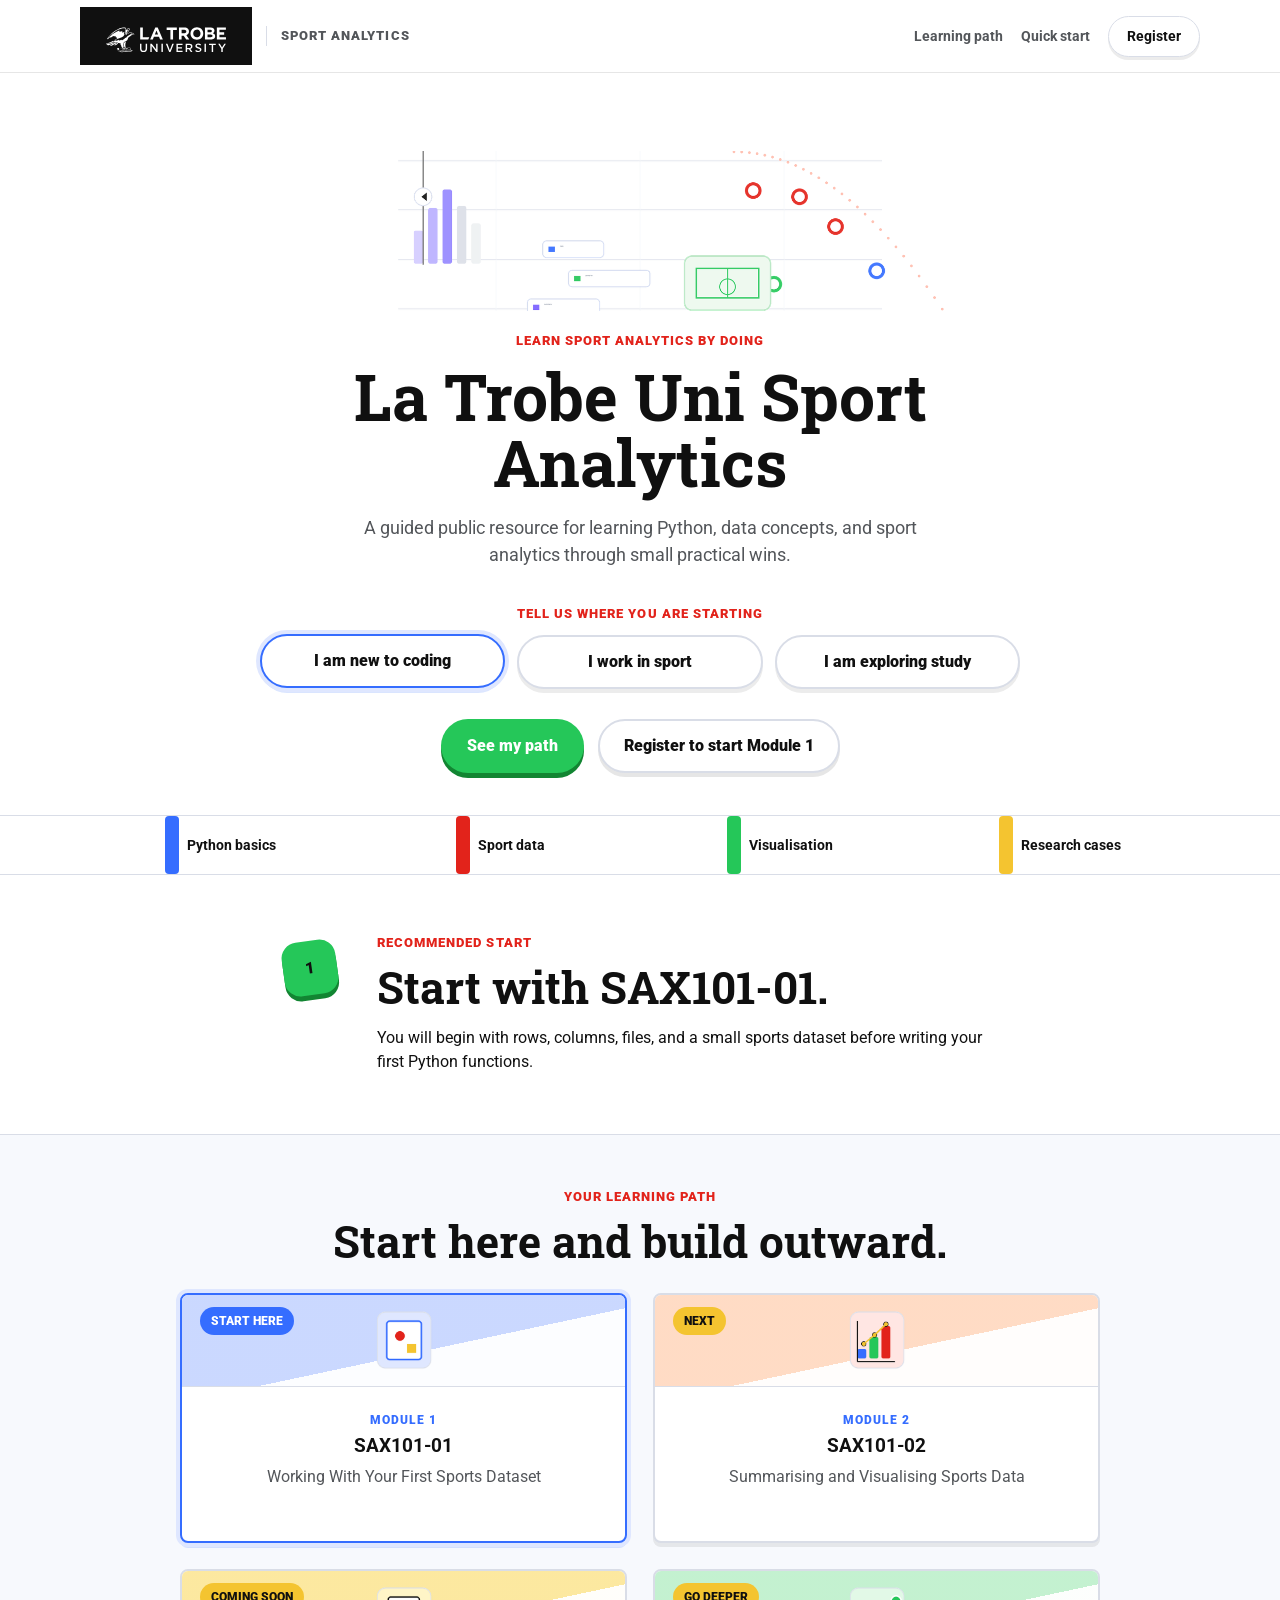
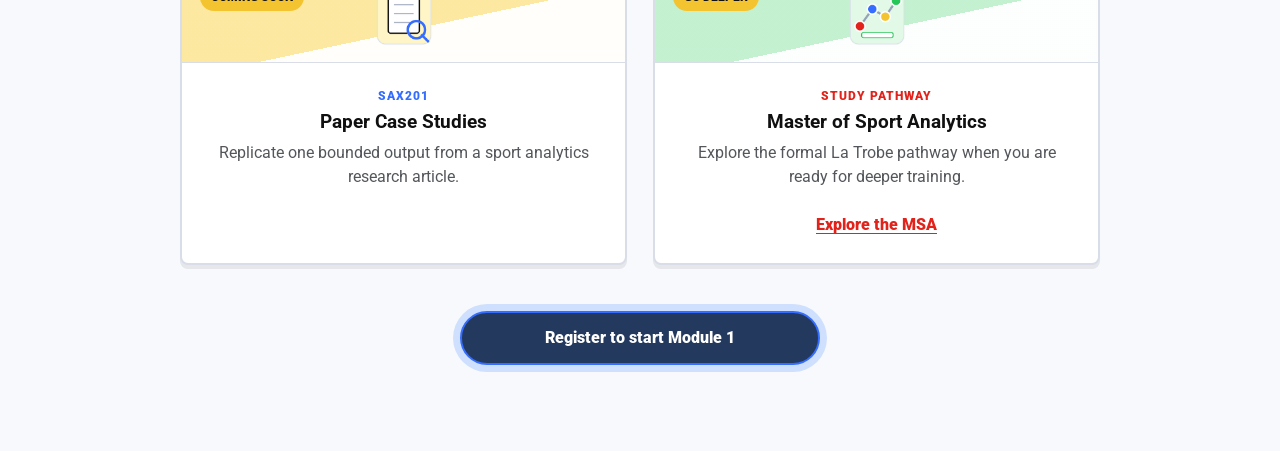
==== docs/index.html @ 6ecedc33 "Polish guided visuals and add La Trobe logo" ====
<!doctype html>
<html lang="en">
<head>
  <meta charset="utf-8">
  <meta name="viewport" content="width=device-width, initial-scale=1">
  <title>La Trobe Uni Sport Analytics</title>
  <meta name="description" content="A guided, beginner-friendly public resource for learning sport analytics with Python through La Trobe Uni Sport Analytics.">
  <link rel="stylesheet" href="./styles.css">
  <script src="./app.js" defer></script>
</head>
<body data-page="home">
  <header class="site-header">
    <div class="shell header-inner">
      <a class="brand-lockup" href="./index.html" aria-label="La Trobe Uni Sport Analytics home">
        <span class="logo-panel"><img src="./assets/la-trobe-logo-white.svg" alt="La Trobe University"></span>
        <span class="program-label">Sport Analytics</span>
      </a>
      <nav class="site-nav" aria-label="Primary">
        <a href="#path">Learning path</a>
        <a href="./quick-start.html">Quick start</a>
        <a class="nav-cta" href="./register.html">Register</a>
      </nav>
    </div>
  </header>

  <main>
    <section class="hero-screen" aria-labelledby="hero-title">
      <div class="shell hero-inner">
        <div class="hero-visual" aria-hidden="true">
          <img src="./assets/hero-sport-data-lab.png" alt="">
        </div>
        <p class="hero-kicker">Learn sport analytics by doing</p>
        <h1 id="hero-title">La Trobe Uni Sport Analytics</h1>
        <p class="hero-copy">
          A guided public resource for learning Python, data concepts, and sport analytics through small practical wins.
        </p>

        <div class="intent-panel" aria-label="Choose your learning goal">
          <p class="panel-label">Tell us where you are starting</p>
          <div class="intent-options" role="group" aria-label="Learner intent">
            <button class="intent-button is-active" type="button" data-intent="coding" aria-pressed="true">I am new to coding</button>
            <button class="intent-button" type="button" data-intent="sport" aria-pressed="false">I work in sport</button>
            <button class="intent-button" type="button" data-intent="study" aria-pressed="false">I am exploring study</button>
          </div>
          <noscript>
            <p class="microcopy">Start with SAX101-01, then continue to SAX101-02. Registration opens the first module.</p>
          </noscript>
        </div>

        <div class="hero-actions">
          <a class="button primary" href="#path">See my path</a>
          <a class="button secondary" href="./register.html">Register to start Module 1</a>
        </div>
      </div>
      <div class="topic-rail-wrap">
        <div class="topic-rail shell" aria-label="Course themes">
          <span><span class="rail-dot rail-blue"></span>Python basics</span>
          <span><span class="rail-dot rail-red"></span>Sport data</span>
          <span><span class="rail-dot rail-green"></span>Visualisation</span>
          <span><span class="rail-dot rail-yellow"></span>Research cases</span>
        </div>
      </div>
    </section>

    <section class="recommendation-section" aria-labelledby="recommendation-title">
      <div class="shell recommendation-layout">
        <div class="mascot-chip" aria-hidden="true">1</div>
        <div>
          <p class="section-label">Recommended start</p>
          <h2 id="recommendation-title" data-recommendation-title>Start with SAX101-01.</h2>
          <p data-recommendation-copy>
            You will begin with rows, columns, files, and a small sports dataset before writing your first Python functions.
          </p>
        </div>
      </div>
    </section>

    <section class="path-section" id="path" aria-labelledby="path-title">
      <div class="shell">
        <div class="section-heading">
          <p class="section-label">Your learning path</p>
          <h2 id="path-title">Start here and build outward.</h2>
        </div>

        <div class="path-grid" aria-label="La Trobe Uni Sport Analytics learning path">
          <article class="path-card is-selected" data-path-card>
            <span class="pick-badge">Start here</span>
            <div class="path-card-media blue-band"><img src="./assets/icon-dataset.png" alt="" aria-hidden="true"></div>
            <div class="path-card-body">
              <p class="path-meta">Module 1</p>
              <h3>SAX101-01</h3>
              <p>Working With Your First Sports Dataset</p>
            </div>
          </article>

          <article class="path-card">
            <span class="pick-badge muted">Next</span>
            <div class="path-card-media orange-band"><img src="./assets/icon-visualisation.png" alt="" aria-hidden="true"></div>
            <div class="path-card-body">
              <p class="path-meta">Module 2</p>
              <h3>SAX101-02</h3>
              <p>Summarising and Visualising Sports Data</p>
            </div>
          </article>

          <article class="path-card">
            <span class="pick-badge muted">Coming soon</span>
            <div class="path-card-media yellow-band"><img src="./assets/icon-case-study.png" alt="" aria-hidden="true"></div>
            <div class="path-card-body">
              <p class="path-meta">SAX201</p>
              <h3>Paper Case Studies</h3>
              <p>Replicate one bounded output from a sport analytics research article.</p>
            </div>
          </article>

          <article class="path-card pathway-card">
            <span class="pick-badge muted">Go deeper</span>
            <div class="path-card-media green-band"><img src="./assets/icon-pathway.png" alt="" aria-hidden="true"></div>
            <div class="path-card-body">
              <p class="path-meta">Study pathway</p>
              <h3>Master of Sport Analytics</h3>
              <p>Explore the formal La Trobe pathway when you are ready for deeper training.</p>
              <a class="path-link" href="https://www.latrobe.edu.au/courses/master-of-sport-analytics">Explore the MSA</a>
            </div>
          </article>
        </div>

        <div class="continue-dock">
          <a class="button dock-button" href="./register.html">Register to start Module 1</a>
        </div>
      </div>
    </section>
  </main>
</body>
</html>
---- docs/styles.css ----
@import url("https://fonts.googleapis.com/css2?family=Roboto:wght@400;500;700;900&family=Roboto+Slab:wght@500;700&display=swap");

:root {
  --ltu-red: #e2231b;
  --ink: #101010;
  --graphite: #53565a;
  --muted: #75787b;
  --line: #d9dde7;
  --paper: #ffffff;
  --soft: #f6f8fc;
  --blue: #356dff;
  --blue-soft: #dfe7ff;
  --green: #25c759;
  --green-soft: #e2f9e7;
  --yellow: #f4c430;
  --yellow-soft: #fff5c7;
  --orange-soft: #ffe8dc;
  --purple: #7b61ff;
  --shadow: 0 12px 28px rgba(16, 16, 16, 0.08);
  --display-font: "Roboto Slab", Georgia, serif;
  --body-font: "Roboto", "Segoe UI", sans-serif;
}

* {
  box-sizing: border-box;
}

html {
  scroll-behavior: smooth;
}

body {
  margin: 0;
  color: var(--ink);
  background: var(--paper);
  font-family: var(--body-font);
  line-height: 1.5;
}

body::selection {
  color: var(--paper);
  background: var(--ltu-red);
}

a {
  color: var(--ltu-red);
  text-underline-offset: 0.18em;
}

img {
  display: block;
  max-width: 100%;
}

button,
a {
  -webkit-tap-highlight-color: transparent;
}

.shell {
  width: min(1120px, calc(100% - 32px));
  margin: 0 auto;
}

.narrow {
  width: min(820px, calc(100% - 32px));
}

.site-header {
  position: sticky;
  top: 0;
  z-index: 20;
  background: rgba(255, 255, 255, 0.94);
  border-bottom: 1px solid rgba(16, 16, 16, 0.1);
  backdrop-filter: blur(14px);
}

.header-inner {
  display: flex;
  align-items: center;
  justify-content: space-between;
  gap: 24px;
  min-height: 72px;
}

.brand-lockup {
  display: flex;
  align-items: center;
  gap: 14px;
  color: var(--ink);
  text-decoration: none;
}

.logo-panel {
  display: grid;
  place-items: center;
  width: 172px;
  height: 58px;
  padding: 8px 14px;
  background: var(--ink);
  border-radius: 0;
}

.logo-panel img {
  width: 100%;
  height: auto;
}

.program-label {
  padding-left: 14px;
  color: var(--graphite);
  border-left: 1px solid var(--line);
  font-size: 13px;
  font-weight: 900;
  letter-spacing: 0.08em;
  text-transform: uppercase;
}

.site-nav {
  display: flex;
  align-items: center;
  gap: 18px;
}

.site-nav a {
  color: var(--graphite);
  font-size: 14px;
  font-weight: 700;
  text-decoration: none;
}

.site-nav a:hover,
.site-nav a[aria-current="page"] {
  color: var(--ink);
}

.nav-cta {
  min-height: 38px;
  padding: 9px 18px;
  color: var(--ink) !important;
  background: var(--paper);
  border: 1px solid var(--line);
  border-radius: 999px;
  box-shadow: 0 3px 0 rgba(16, 16, 16, 0.08);
}

.hero-screen {
  padding: 50px 0 0;
  border-bottom: 1px solid var(--line);
}

.hero-inner {
  position: relative;
  display: grid;
  justify-items: center;
  padding: 28px 24px 42px;
  overflow: hidden;
  text-align: center;
}

.hero-visual {
  width: min(720px, 100%);
  height: 160px;
  margin-bottom: 20px;
  overflow: hidden;
}

.hero-visual img {
  width: 100%;
  opacity: 0.92;
  transform: translateY(-88px);
  pointer-events: none;
}

.hero-kicker,
.section-label,
.panel-label {
  margin: 0 0 12px;
  color: var(--ltu-red);
  font-size: 13px;
  font-weight: 900;
  letter-spacing: 0.08em;
  text-transform: uppercase;
}

h1,
h2,
h3,
p {
  margin-top: 0;
}

h1,
h2 {
  font-family: var(--display-font);
  letter-spacing: 0;
  line-height: 1.04;
}

h1 {
  max-width: 820px;
  margin-bottom: 18px;
  font-size: 64px;
}

h2 {
  margin-bottom: 16px;
  font-size: 44px;
}

h3 {
  margin-bottom: 8px;
  font-size: 19px;
  line-height: 1.2;
}

.hero-copy {
  max-width: 620px;
  margin-bottom: 28px;
  color: var(--graphite);
  font-size: 18px;
}

.intent-panel {
  width: min(760px, 100%);
  margin-top: 8px;
}

.intent-options {
  display: grid;
  gap: 12px;
  grid-template-columns: repeat(3, minmax(0, 1fr));
}

.intent-button {
  min-height: 54px;
  padding: 12px 14px;
  color: var(--ink);
  background: var(--paper);
  border: 2px solid var(--line);
  border-radius: 999px;
  box-shadow: 0 4px 0 rgba(16, 16, 16, 0.08);
  cursor: pointer;
  font: inherit;
  font-weight: 900;
  transition: border-color 160ms ease, box-shadow 160ms ease, transform 160ms ease;
}

.intent-button:hover,
.intent-button.is-active {
  border-color: var(--blue);
  box-shadow: 0 0 0 4px var(--blue-soft), 0 5px 0 rgba(53, 109, 255, 0.18);
  transform: translateY(-1px);
}

.hero-actions {
  display: flex;
  flex-wrap: wrap;
  justify-content: center;
  gap: 14px;
  margin-top: 30px;
}

.button {
  display: inline-flex;
  align-items: center;
  justify-content: center;
  min-height: 52px;
  padding: 13px 24px;
  border: 2px solid transparent;
  border-radius: 999px;
  font-weight: 900;
  text-align: center;
  text-decoration: none;
  transition: transform 160ms ease, box-shadow 160ms ease;
}

.button:hover {
  transform: translateY(-1px);
}

.primary {
  color: var(--paper);
  background: var(--green);
  box-shadow: 0 5px 0 #128532;
}

.secondary {
  color: var(--ink);
  background: var(--paper);
  border-color: var(--line);
  box-shadow: 0 4px 0 rgba(16, 16, 16, 0.1);
}

.topic-rail-wrap {
  border-top: 1px solid var(--line);
}

.topic-rail {
  display: grid;
  grid-template-columns: repeat(4, minmax(0, 1fr));
}

.topic-rail span {
  display: inline-flex;
  align-items: center;
  justify-content: center;
  gap: 8px;
  min-height: 58px;
  font-size: 14px;
  font-weight: 700;
}

.rail-dot {
  width: 14px;
  height: 14px;
  border-radius: 4px;
}

.rail-blue {
  background: var(--blue);
}

.rail-red {
  background: var(--ltu-red);
}

.rail-green {
  background: var(--green);
}

.rail-yellow {
  background: var(--yellow);
}

.recommendation-section {
  padding: 58px 0 44px;
}

.recommendation-layout {
  display: grid;
  grid-template-columns: 72px minmax(0, 620px);
  justify-content: center;
  gap: 22px;
}

.mascot-chip {
  display: grid;
  place-items: center;
  width: 54px;
  height: 54px;
  margin-top: 8px;
  color: var(--ink);
  background: var(--green);
  border-radius: 16px;
  box-shadow: 0 5px 0 #128532;
  font-weight: 900;
  transform: rotate(-8deg);
}

.path-section {
  padding: 52px 0 86px;
  background: #f7f9fd;
  border-top: 1px solid var(--line);
}

.section-heading {
  max-width: 720px;
  margin: 0 auto 28px;
  text-align: center;
}

.path-grid {
  display: grid;
  gap: 26px;
  grid-template-columns: repeat(2, minmax(0, 1fr));
  align-items: stretch;
  width: min(920px, 100%);
  margin: 0 auto;
}

.path-card {
  position: relative;
  min-height: 250px;
  overflow: hidden;
  padding: 0;
  background: var(--paper);
  border: 2px solid var(--line);
  border-radius: 8px;
  box-shadow: 0 4px 0 rgba(16, 16, 16, 0.08);
}

.path-card.is-selected {
  border-color: var(--blue);
  box-shadow: 0 0 0 4px var(--blue-soft), 0 5px 0 rgba(53, 109, 255, 0.18);
}

.path-card-media {
  display: grid;
  place-items: center;
  height: 92px;
  border-bottom: 1px solid var(--line);
}

.path-card-media img {
  width: 76px;
  height: 76px;
}

.blue-band {
  background:
    linear-gradient(168deg, rgba(53, 109, 255, 0.12) 0%, rgba(53, 109, 255, 0.12) 58%, rgba(255, 255, 255, 0.92) 58%),
    var(--blue-soft);
}

.orange-band {
  background:
    linear-gradient(168deg, rgba(255, 169, 104, 0.2) 0%, rgba(255, 169, 104, 0.2) 58%, rgba(255, 255, 255, 0.92) 58%),
    var(--orange-soft);
}

.yellow-band {
  background:
    linear-gradient(168deg, rgba(244, 196, 48, 0.26) 0%, rgba(244, 196, 48, 0.26) 58%, rgba(255, 255, 255, 0.92) 58%),
    var(--yellow-soft);
}

.green-band {
  background:
    linear-gradient(168deg, rgba(37, 199, 89, 0.16) 0%, rgba(37, 199, 89, 0.16) 58%, rgba(255, 255, 255, 0.92) 58%),
    var(--green-soft);
}

.path-card-body {
  padding: 24px 24px 26px;
}

.pick-badge {
  position: absolute;
  top: 12px;
  left: 18px;
  z-index: 2;
  padding: 5px 11px;
  color: var(--paper);
  background: var(--blue);
  border-radius: 999px;
  font-size: 12px;
  font-weight: 900;
  text-transform: uppercase;
}

.pick-badge.muted {
  color: var(--ink);
  background: var(--yellow);
}

.path-meta {
  margin-bottom: 6px;
  color: var(--blue);
  font-size: 12px;
  font-weight: 900;
  letter-spacing: 0.08em;
  text-align: center;
  text-transform: uppercase;
}

.path-card h3,
.path-card p:not(.path-meta) {
  text-align: center;
}

.path-card p:not(.path-meta) {
  color: var(--graphite);
}

.pathway-card .path-meta {
  color: var(--ltu-red);
}

.path-link {
  display: inline-flex;
  justify-content: center;
  width: 100%;
  margin-top: 8px;
  color: var(--ltu-red);
  font-weight: 900;
}

.continue-dock {
  display: flex;
  justify-content: center;
  margin-top: 46px;
}

.dock-button {
  width: min(360px, 100%);
  color: var(--paper);
  background: #23395d;
  border-color: var(--blue);
  box-shadow: 0 0 0 7px #cfe0ff, 0 5px 0 #15233b;
}

.page-shell {
  padding: 58px 0 88px;
}

.page-intro {
  margin-bottom: 34px;
  text-align: center;
}

.page-intro h1 {
  margin-right: auto;
  margin-left: auto;
}

.register-layout {
  display: grid;
  gap: 28px;
  grid-template-columns: minmax(0, 1fr) minmax(320px, 0.85fr);
  align-items: start;
}

.checkpoint-panel,
.check-card,
.flow-list li {
  background: var(--paper);
  border: 2px solid var(--line);
  border-radius: 8px;
  box-shadow: 0 6px 0 rgba(16, 16, 16, 0.08);
}

.checkpoint-panel {
  padding: 32px;
}

.checkpoint-panel .button {
  margin: 12px 0 18px;
}

.is-disabled {
  opacity: 0.72;
  pointer-events: none;
}

.flow-list {
  display: grid;
  gap: 16px;
  margin: 0;
  padding: 0;
  list-style: none;
}

.flow-list li {
  display: grid;
  grid-template-columns: 46px 1fr;
  gap: 16px;
  padding: 18px;
}

.step-number {
  display: grid;
  place-items: center;
  width: 38px;
  height: 38px;
  color: var(--paper);
  background: var(--blue);
  border-radius: 50%;
  font-weight: 900;
  box-shadow: 0 4px 0 rgba(53, 109, 255, 0.22);
}

.flow-list p,
.check-card p,
.checkpoint-panel p,
.microcopy {
  color: var(--graphite);
}

.checklist-grid {
  display: grid;
  gap: 18px;
  grid-template-columns: repeat(3, minmax(0, 1fr));
}

.check-card {
  min-height: 210px;
  padding: 22px;
}

.check-card .step-number {
  margin-bottom: 24px;
}

code {
  padding: 2px 5px;
  background: var(--blue-soft);
  border-radius: 5px;
  color: #17305f;
  font-family: "SFMono-Regular", Consolas, "Liberation Mono", monospace;
  font-size: 0.95em;
}

.page-dock {
  margin-top: 36px;
}

@media (max-width: 980px) {
  h1 {
    font-size: 52px;
  }

  h2 {
    font-size: 36px;
  }

  .path-grid,
  .checklist-grid {
    grid-template-columns: repeat(2, minmax(0, 1fr));
  }

  .register-layout {
    grid-template-columns: 1fr;
  }
}

@media (max-width: 760px) {
  .header-inner {
    align-items: flex-start;
    flex-direction: column;
    padding: 14px 0;
  }

  .site-nav {
    width: 100%;
    justify-content: space-between;
    gap: 10px;
  }

  .site-nav a {
    font-size: 13px;
  }

  .hero-screen {
    min-height: auto;
    padding-top: 24px;
  }

  .hero-inner {
    padding: 28px 0 34px;
  }

  .hero-visual {
    width: 100%;
    height: 112px;
    margin-bottom: 18px;
  }

  .hero-visual img {
    width: 650px;
    max-width: none;
    transform: translate(-130px, -88px);
  }

  h1 {
    font-size: 38px;
  }

  h2 {
    font-size: 31px;
  }

  .hero-copy {
    font-size: 16px;
  }

  .intent-options,
  .path-grid,
  .checklist-grid,
  .topic-rail {
    grid-template-columns: 1fr;
  }

  .topic-rail span {
    justify-content: flex-start;
    min-height: 44px;
    padding-left: 12px;
  }

  .recommendation-layout {
    grid-template-columns: 1fr;
    text-align: center;
  }

  .mascot-chip {
    margin: 0 auto;
  }

  .path-section,
  .page-shell {
    padding-bottom: 56px;
  }

  .flow-list li {
    grid-template-columns: 1fr;
  }
}
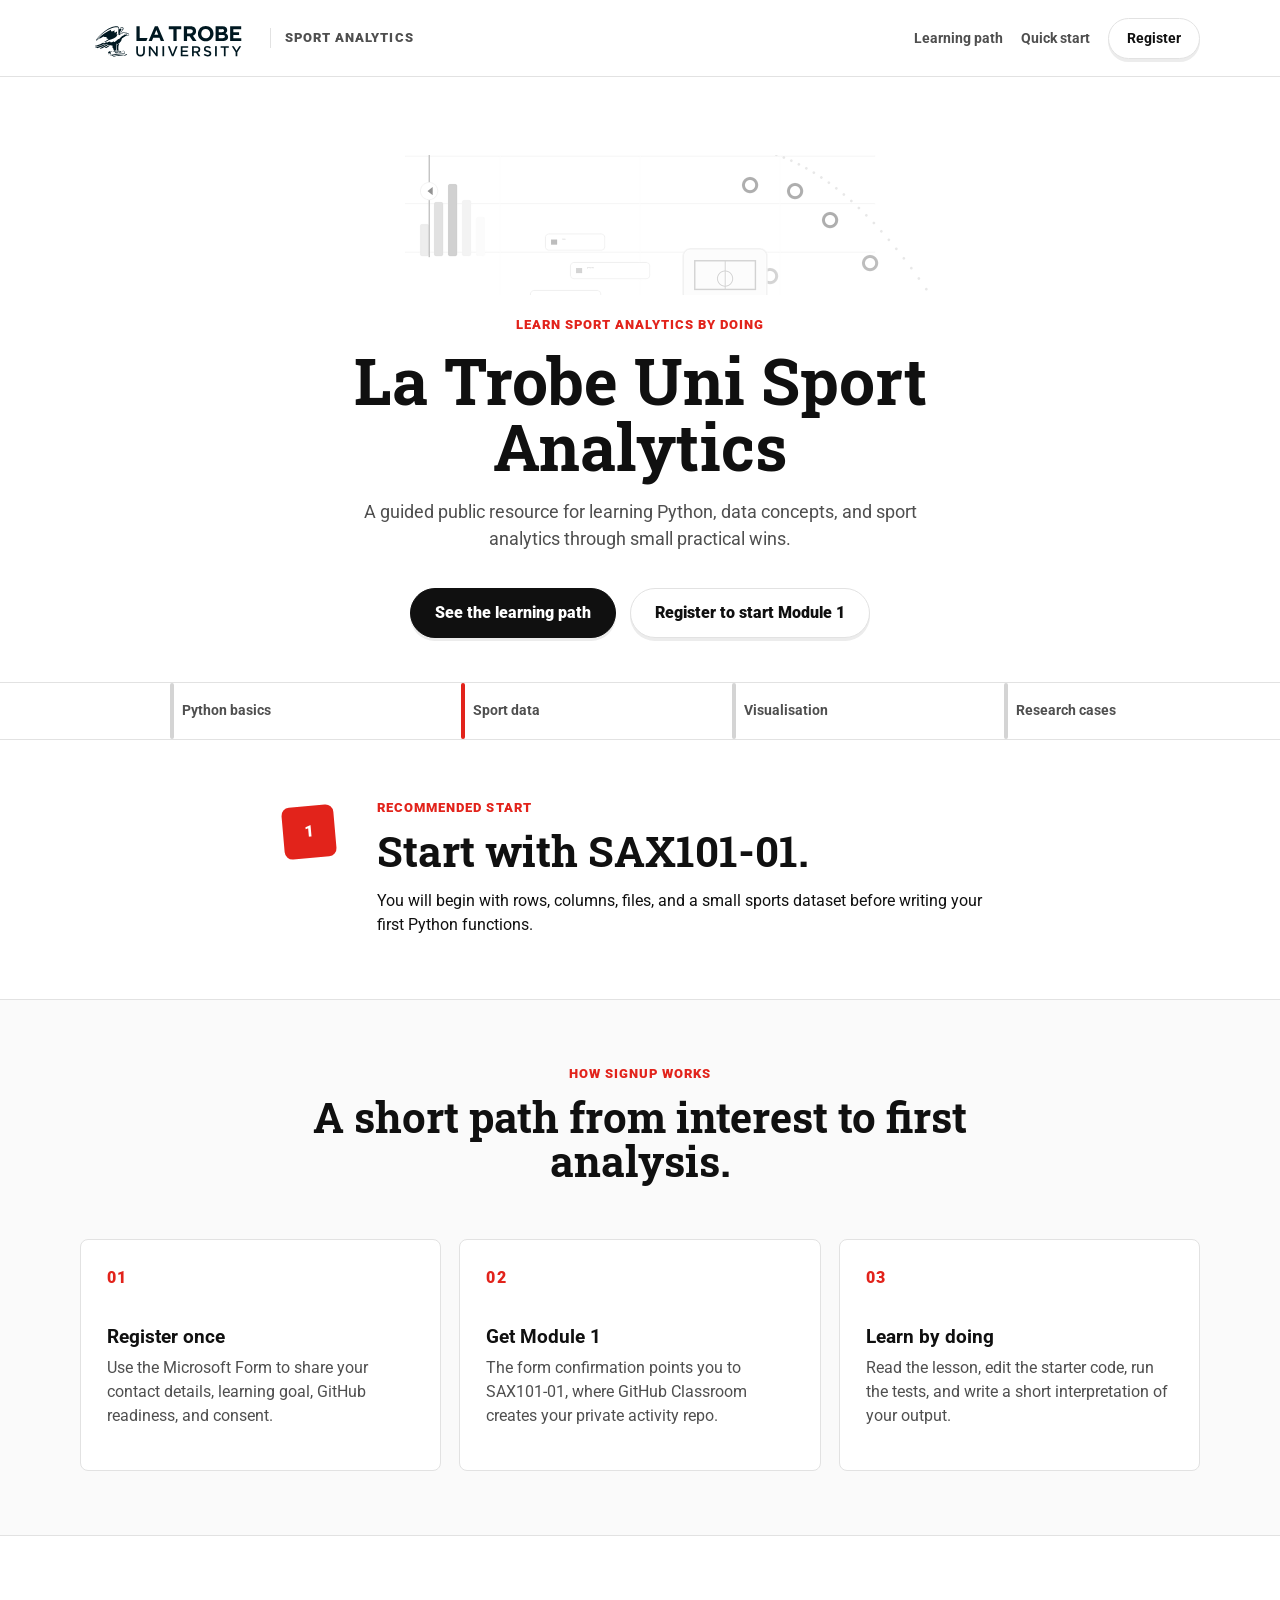
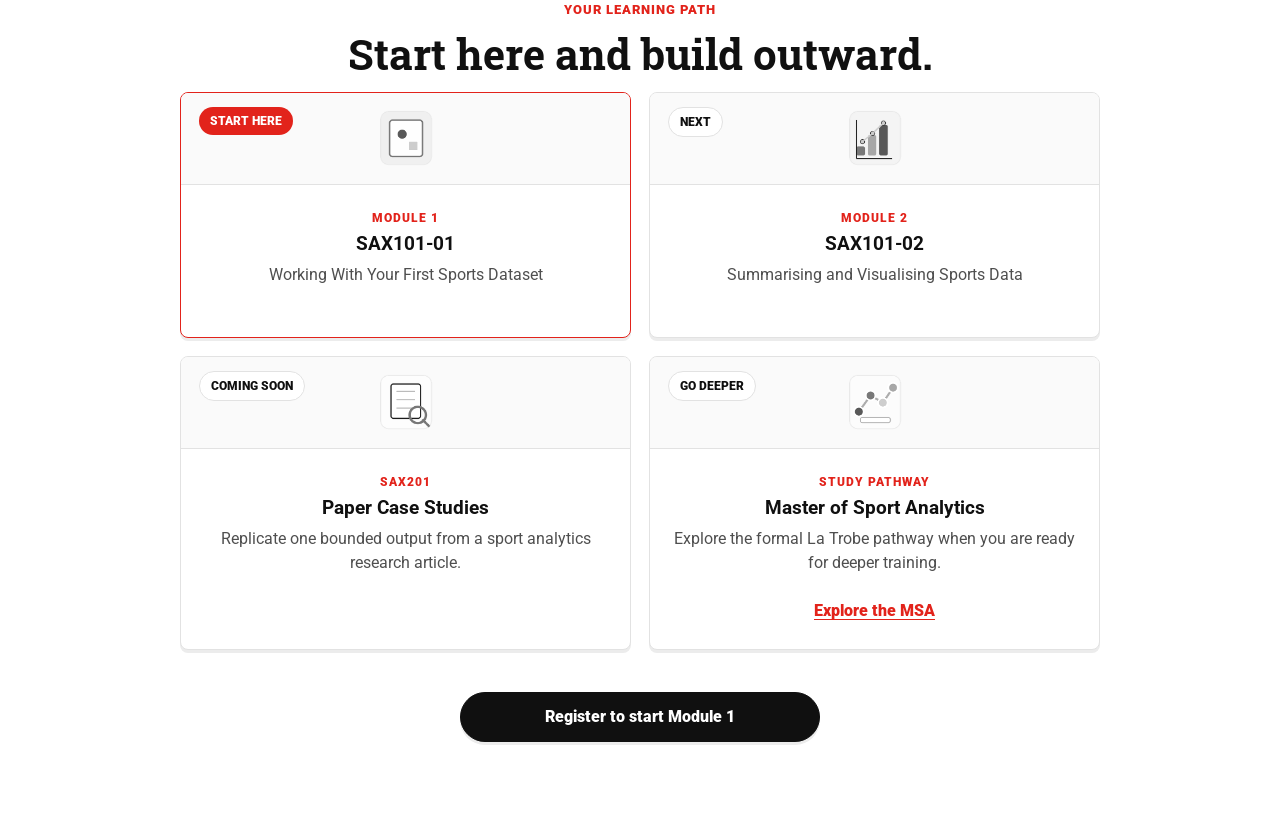
==== commit 615b28f7: "Simplify public site visual system" ====
--- a/docs/index.html
+++ b/docs/index.html
@@ -6,13 +6,12 @@
   <title>La Trobe Uni Sport Analytics</title>
   <meta name="description" content="A guided, beginner-friendly public resource for learning sport analytics with Python through La Trobe Uni Sport Analytics.">
   <link rel="stylesheet" href="./styles.css">
-  <script src="./app.js" defer></script>
 </head>
 <body data-page="home">
   <header class="site-header">
     <div class="shell header-inner">
       <a class="brand-lockup" href="./index.html" aria-label="La Trobe Uni Sport Analytics home">
-        <span class="logo-panel"><img src="./assets/la-trobe-logo-white.svg" alt="La Trobe University"></span>
+        <span class="logo-panel"><img src="./assets/la-trobe-logo-black.svg" alt="La Trobe University"></span>
         <span class="program-label">Sport Analytics</span>
       </a>
       <nav class="site-nav" aria-label="Primary">
@@ -35,20 +34,8 @@
           A guided public resource for learning Python, data concepts, and sport analytics through small practical wins.
         </p>
 
-        <div class="intent-panel" aria-label="Choose your learning goal">
-          <p class="panel-label">Tell us where you are starting</p>
-          <div class="intent-options" role="group" aria-label="Learner intent">
-            <button class="intent-button is-active" type="button" data-intent="coding" aria-pressed="true">I am new to coding</button>
-            <button class="intent-button" type="button" data-intent="sport" aria-pressed="false">I work in sport</button>
-            <button class="intent-button" type="button" data-intent="study" aria-pressed="false">I am exploring study</button>
-          </div>
-          <noscript>
-            <p class="microcopy">Start with SAX101-01, then continue to SAX101-02. Registration opens the first module.</p>
-          </noscript>
-        </div>
-
         <div class="hero-actions">
-          <a class="button primary" href="#path">See my path</a>
+          <a class="button primary" href="#path">See the learning path</a>
           <a class="button secondary" href="./register.html">Register to start Module 1</a>
         </div>
       </div>
@@ -64,13 +51,39 @@
 
     <section class="recommendation-section" aria-labelledby="recommendation-title">
       <div class="shell recommendation-layout">
-        <div class="mascot-chip" aria-hidden="true">1</div>
+        <div class="step-chip" aria-hidden="true">1</div>
         <div>
           <p class="section-label">Recommended start</p>
-          <h2 id="recommendation-title" data-recommendation-title>Start with SAX101-01.</h2>
-          <p data-recommendation-copy>
+          <h2 id="recommendation-title">Start with SAX101-01.</h2>
+          <p>
             You will begin with rows, columns, files, and a small sports dataset before writing your first Python functions.
           </p>
+        </div>
+      </div>
+    </section>
+
+    <section class="story-section" aria-labelledby="story-title">
+      <div class="shell story-layout">
+        <div class="section-heading">
+          <p class="section-label">How signup works</p>
+          <h2 id="story-title">A short path from interest to first analysis.</h2>
+        </div>
+        <div class="story-steps">
+          <article>
+            <span>01</span>
+            <h3>Register once</h3>
+            <p>Use the Microsoft Form to share your contact details, learning goal, GitHub readiness, and consent.</p>
+          </article>
+          <article>
+            <span>02</span>
+            <h3>Get Module 1</h3>
+            <p>The form confirmation points you to SAX101-01, where GitHub Classroom creates your private activity repo.</p>
+          </article>
+          <article>
+            <span>03</span>
+            <h3>Learn by doing</h3>
+            <p>Read the lesson, edit the starter code, run the tests, and write a short interpretation of your output.</p>
+          </article>
         </div>
       </div>
     </section>
@@ -85,7 +98,7 @@
         <div class="path-grid" aria-label="La Trobe Uni Sport Analytics learning path">
           <article class="path-card is-selected" data-path-card>
             <span class="pick-badge">Start here</span>
-            <div class="path-card-media blue-band"><img src="./assets/icon-dataset.png" alt="" aria-hidden="true"></div>
+            <div class="path-card-media"><img src="./assets/icon-dataset.png" alt="" aria-hidden="true"></div>
             <div class="path-card-body">
               <p class="path-meta">Module 1</p>
               <h3>SAX101-01</h3>
@@ -95,7 +108,7 @@
 
           <article class="path-card">
             <span class="pick-badge muted">Next</span>
-            <div class="path-card-media orange-band"><img src="./assets/icon-visualisation.png" alt="" aria-hidden="true"></div>
+            <div class="path-card-media"><img src="./assets/icon-visualisation.png" alt="" aria-hidden="true"></div>
             <div class="path-card-body">
               <p class="path-meta">Module 2</p>
               <h3>SAX101-02</h3>
@@ -105,7 +118,7 @@
 
           <article class="path-card">
             <span class="pick-badge muted">Coming soon</span>
-            <div class="path-card-media yellow-band"><img src="./assets/icon-case-study.png" alt="" aria-hidden="true"></div>
+            <div class="path-card-media"><img src="./assets/icon-case-study.png" alt="" aria-hidden="true"></div>
             <div class="path-card-body">
               <p class="path-meta">SAX201</p>
               <h3>Paper Case Studies</h3>
@@ -115,7 +128,7 @@
 
           <article class="path-card pathway-card">
             <span class="pick-badge muted">Go deeper</span>
-            <div class="path-card-media green-band"><img src="./assets/icon-pathway.png" alt="" aria-hidden="true"></div>
+            <div class="path-card-media"><img src="./assets/icon-pathway.png" alt="" aria-hidden="true"></div>
             <div class="path-card-body">
               <p class="path-meta">Study pathway</p>
               <h3>Master of Sport Analytics</h3>
--- a/docs/styles.css
+++ b/docs/styles.css
@@ -3,20 +3,12 @@
 :root {
   --ltu-red: #e2231b;
   --ink: #101010;
-  --graphite: #53565a;
-  --muted: #75787b;
-  --line: #d9dde7;
+  --graphite: #4f4f4f;
+  --muted: #727272;
+  --line: #e2e2e2;
   --paper: #ffffff;
-  --soft: #f6f8fc;
-  --blue: #356dff;
-  --blue-soft: #dfe7ff;
-  --green: #25c759;
-  --green-soft: #e2f9e7;
-  --yellow: #f4c430;
-  --yellow-soft: #fff5c7;
-  --orange-soft: #ffe8dc;
-  --purple: #7b61ff;
-  --shadow: 0 12px 28px rgba(16, 16, 16, 0.08);
+  --soft: #fafafa;
+  --shadow: 0 3px 0 rgba(16, 16, 16, 0.08);
   --display-font: "Roboto Slab", Georgia, serif;
   --body-font: "Roboto", "Segoe UI", sans-serif;
 }
@@ -52,7 +44,6 @@
   max-width: 100%;
 }
 
-button,
 a {
   -webkit-tap-highlight-color: transparent;
 }
@@ -70,9 +61,9 @@
   position: sticky;
   top: 0;
   z-index: 20;
-  background: rgba(255, 255, 255, 0.94);
-  border-bottom: 1px solid rgba(16, 16, 16, 0.1);
-  backdrop-filter: blur(14px);
+  background: rgba(255, 255, 255, 0.96);
+  border-bottom: 1px solid var(--line);
+  backdrop-filter: blur(12px);
 }
 
 .header-inner {
@@ -80,7 +71,7 @@
   align-items: center;
   justify-content: space-between;
   gap: 24px;
-  min-height: 72px;
+  min-height: 76px;
 }
 
 .brand-lockup {
@@ -94,11 +85,10 @@
 .logo-panel {
   display: grid;
   place-items: center;
-  width: 172px;
-  height: 58px;
-  padding: 8px 14px;
-  background: var(--ink);
-  border-radius: 0;
+  width: 176px;
+  height: 54px;
+  padding: 0;
+  background: var(--paper);
 }
 
 .logo-panel img {
@@ -141,40 +131,39 @@
   background: var(--paper);
   border: 1px solid var(--line);
   border-radius: 999px;
-  box-shadow: 0 3px 0 rgba(16, 16, 16, 0.08);
+  box-shadow: var(--shadow);
 }
 
 .hero-screen {
-  padding: 50px 0 0;
+  padding: 54px 0 0;
   border-bottom: 1px solid var(--line);
 }
 
 .hero-inner {
-  position: relative;
   display: grid;
   justify-items: center;
-  padding: 28px 24px 42px;
+  padding: 24px 24px 44px;
   overflow: hidden;
   text-align: center;
 }
 
 .hero-visual {
-  width: min(720px, 100%);
-  height: 160px;
+  width: min(700px, 100%);
+  height: 140px;
   margin-bottom: 20px;
   overflow: hidden;
 }
 
 .hero-visual img {
   width: 100%;
-  opacity: 0.92;
-  transform: translateY(-88px);
+  opacity: 0.44;
+  filter: grayscale(1) contrast(1.05);
+  transform: translateY(-94px);
   pointer-events: none;
 }
 
 .hero-kicker,
-.section-label,
-.panel-label {
+.section-label {
   margin: 0 0 12px;
   color: var(--ltu-red);
   font-size: 13px;
@@ -205,7 +194,7 @@
 
 h2 {
   margin-bottom: 16px;
-  font-size: 44px;
+  font-size: 42px;
 }
 
 h3 {
@@ -221,53 +210,21 @@
   font-size: 18px;
 }
 
-.intent-panel {
-  width: min(760px, 100%);
-  margin-top: 8px;
-}
-
-.intent-options {
-  display: grid;
-  gap: 12px;
-  grid-template-columns: repeat(3, minmax(0, 1fr));
-}
-
-.intent-button {
-  min-height: 54px;
-  padding: 12px 14px;
-  color: var(--ink);
-  background: var(--paper);
-  border: 2px solid var(--line);
-  border-radius: 999px;
-  box-shadow: 0 4px 0 rgba(16, 16, 16, 0.08);
-  cursor: pointer;
-  font: inherit;
-  font-weight: 900;
-  transition: border-color 160ms ease, box-shadow 160ms ease, transform 160ms ease;
-}
-
-.intent-button:hover,
-.intent-button.is-active {
-  border-color: var(--blue);
-  box-shadow: 0 0 0 4px var(--blue-soft), 0 5px 0 rgba(53, 109, 255, 0.18);
-  transform: translateY(-1px);
-}
-
 .hero-actions {
   display: flex;
   flex-wrap: wrap;
   justify-content: center;
   gap: 14px;
-  margin-top: 30px;
+  margin-top: 8px;
 }
 
 .button {
   display: inline-flex;
   align-items: center;
   justify-content: center;
-  min-height: 52px;
-  padding: 13px 24px;
-  border: 2px solid transparent;
+  min-height: 50px;
+  padding: 12px 24px;
+  border: 1px solid transparent;
   border-radius: 999px;
   font-weight: 900;
   text-align: center;
@@ -279,17 +236,19 @@
   transform: translateY(-1px);
 }
 
-.primary {
+.primary,
+.dock-button {
   color: var(--paper);
-  background: var(--green);
-  box-shadow: 0 5px 0 #128532;
+  background: var(--ink);
+  border-color: var(--ink);
+  box-shadow: var(--shadow);
 }
 
 .secondary {
   color: var(--ink);
   background: var(--paper);
   border-color: var(--line);
-  box-shadow: 0 4px 0 rgba(16, 16, 16, 0.1);
+  box-shadow: var(--shadow);
 }
 
 .topic-rail-wrap {
@@ -306,35 +265,33 @@
   align-items: center;
   justify-content: center;
   gap: 8px;
-  min-height: 58px;
+  min-height: 56px;
+  color: var(--graphite);
   font-size: 14px;
   font-weight: 700;
 }
 
 .rail-dot {
-  width: 14px;
-  height: 14px;
-  border-radius: 4px;
-}
-
-.rail-blue {
-  background: var(--blue);
+  width: 4px;
+  height: 30px;
+  border-radius: 999px;
+  background: var(--ltu-red);
+}
+
+.rail-blue,
+.rail-green,
+.rail-yellow {
+  background: var(--ink);
+  opacity: 0.18;
 }
 
 .rail-red {
   background: var(--ltu-red);
 }
 
-.rail-green {
-  background: var(--green);
-}
-
-.rail-yellow {
-  background: var(--yellow);
-}
-
 .recommendation-section {
-  padding: 58px 0 44px;
+  padding: 58px 0 46px;
+  background: var(--paper);
 }
 
 .recommendation-layout {
@@ -344,35 +301,67 @@
   gap: 22px;
 }
 
-.mascot-chip {
+.step-chip {
   display: grid;
   place-items: center;
-  width: 54px;
-  height: 54px;
+  width: 52px;
+  height: 52px;
   margin-top: 8px;
-  color: var(--ink);
-  background: var(--green);
-  border-radius: 16px;
-  box-shadow: 0 5px 0 #128532;
-  font-weight: 900;
-  transform: rotate(-8deg);
-}
-
-.path-section {
-  padding: 52px 0 86px;
-  background: #f7f9fd;
+  color: var(--paper);
+  background: var(--ltu-red);
+  border-radius: 8px;
+  font-weight: 900;
+  transform: rotate(-5deg);
+}
+
+.story-section {
+  padding: 64px 0;
+  background: var(--soft);
   border-top: 1px solid var(--line);
+  border-bottom: 1px solid var(--line);
+}
+
+.story-layout {
+  display: grid;
+  gap: 30px;
 }
 
 .section-heading {
   max-width: 720px;
-  margin: 0 auto 28px;
+  margin: 0 auto 10px;
   text-align: center;
 }
 
+.story-steps {
+  display: grid;
+  gap: 18px;
+  grid-template-columns: repeat(3, minmax(0, 1fr));
+}
+
+.story-steps article {
+  min-height: 210px;
+  padding: 26px;
+  background: var(--paper);
+  border: 1px solid var(--line);
+  border-radius: 8px;
+}
+
+.story-steps span {
+  display: inline-flex;
+  margin-bottom: 36px;
+  color: var(--ltu-red);
+  font-weight: 900;
+  letter-spacing: 0.08em;
+}
+
+.path-section {
+  padding: 64px 0 86px;
+  background: var(--paper);
+}
+
 .path-grid {
   display: grid;
-  gap: 26px;
+  gap: 18px;
   grid-template-columns: repeat(2, minmax(0, 1fr));
   align-items: stretch;
   width: min(920px, 100%);
@@ -381,54 +370,32 @@
 
 .path-card {
   position: relative;
-  min-height: 250px;
+  min-height: 246px;
   overflow: hidden;
   padding: 0;
   background: var(--paper);
-  border: 2px solid var(--line);
+  border: 1px solid var(--line);
   border-radius: 8px;
-  box-shadow: 0 4px 0 rgba(16, 16, 16, 0.08);
+  box-shadow: var(--shadow);
 }
 
 .path-card.is-selected {
-  border-color: var(--blue);
-  box-shadow: 0 0 0 4px var(--blue-soft), 0 5px 0 rgba(53, 109, 255, 0.18);
+  border-color: var(--ltu-red);
 }
 
 .path-card-media {
   display: grid;
   place-items: center;
   height: 92px;
+  background: var(--soft);
   border-bottom: 1px solid var(--line);
 }
 
 .path-card-media img {
-  width: 76px;
-  height: 76px;
-}
-
-.blue-band {
-  background:
-    linear-gradient(168deg, rgba(53, 109, 255, 0.12) 0%, rgba(53, 109, 255, 0.12) 58%, rgba(255, 255, 255, 0.92) 58%),
-    var(--blue-soft);
-}
-
-.orange-band {
-  background:
-    linear-gradient(168deg, rgba(255, 169, 104, 0.2) 0%, rgba(255, 169, 104, 0.2) 58%, rgba(255, 255, 255, 0.92) 58%),
-    var(--orange-soft);
-}
-
-.yellow-band {
-  background:
-    linear-gradient(168deg, rgba(244, 196, 48, 0.26) 0%, rgba(244, 196, 48, 0.26) 58%, rgba(255, 255, 255, 0.92) 58%),
-    var(--yellow-soft);
-}
-
-.green-band {
-  background:
-    linear-gradient(168deg, rgba(37, 199, 89, 0.16) 0%, rgba(37, 199, 89, 0.16) 58%, rgba(255, 255, 255, 0.92) 58%),
-    var(--green-soft);
+  width: 72px;
+  height: 72px;
+  filter: grayscale(1) contrast(1.08);
+  opacity: 0.9;
 }
 
 .path-card-body {
@@ -437,12 +404,12 @@
 
 .pick-badge {
   position: absolute;
-  top: 12px;
+  top: 14px;
   left: 18px;
   z-index: 2;
   padding: 5px 11px;
   color: var(--paper);
-  background: var(--blue);
+  background: var(--ltu-red);
   border-radius: 999px;
   font-size: 12px;
   font-weight: 900;
@@ -451,12 +418,13 @@
 
 .pick-badge.muted {
   color: var(--ink);
-  background: var(--yellow);
+  background: var(--paper);
+  border: 1px solid var(--line);
 }
 
 .path-meta {
   margin-bottom: 6px;
-  color: var(--blue);
+  color: var(--ltu-red);
   font-size: 12px;
   font-weight: 900;
   letter-spacing: 0.08em;
@@ -471,10 +439,6 @@
 
 .path-card p:not(.path-meta) {
   color: var(--graphite);
-}
-
-.pathway-card .path-meta {
-  color: var(--ltu-red);
 }
 
 .path-link {
@@ -489,15 +453,11 @@
 .continue-dock {
   display: flex;
   justify-content: center;
-  margin-top: 46px;
+  margin-top: 42px;
 }
 
 .dock-button {
   width: min(360px, 100%);
-  color: var(--paper);
-  background: #23395d;
-  border-color: var(--blue);
-  box-shadow: 0 0 0 7px #cfe0ff, 0 5px 0 #15233b;
 }
 
 .page-shell {
@@ -525,9 +485,9 @@
 .check-card,
 .flow-list li {
   background: var(--paper);
-  border: 2px solid var(--line);
+  border: 1px solid var(--line);
   border-radius: 8px;
-  box-shadow: 0 6px 0 rgba(16, 16, 16, 0.08);
+  box-shadow: var(--shadow);
 }
 
 .checkpoint-panel {
@@ -564,15 +524,15 @@
   width: 38px;
   height: 38px;
   color: var(--paper);
-  background: var(--blue);
+  background: var(--ink);
   border-radius: 50%;
   font-weight: 900;
-  box-shadow: 0 4px 0 rgba(53, 109, 255, 0.22);
 }
 
 .flow-list p,
 .check-card p,
 .checkpoint-panel p,
+.story-steps p,
 .microcopy {
   color: var(--graphite);
 }
@@ -594,9 +554,10 @@
 
 code {
   padding: 2px 5px;
-  background: var(--blue-soft);
+  background: var(--soft);
+  border: 1px solid var(--line);
   border-radius: 5px;
-  color: #17305f;
+  color: var(--ink);
   font-family: "SFMono-Regular", Consolas, "Liberation Mono", monospace;
   font-size: 0.95em;
 }
@@ -614,6 +575,7 @@
     font-size: 36px;
   }
 
+  .story-steps,
   .path-grid,
   .checklist-grid {
     grid-template-columns: repeat(2, minmax(0, 1fr));
@@ -631,6 +593,20 @@
     padding: 14px 0;
   }
 
+  .brand-lockup {
+    align-items: flex-start;
+  }
+
+  .logo-panel {
+    width: 150px;
+    height: 46px;
+  }
+
+  .program-label {
+    margin-top: 12px;
+    font-size: 12px;
+  }
+
   .site-nav {
     width: 100%;
     justify-content: space-between;
@@ -642,7 +618,6 @@
   }
 
   .hero-screen {
-    min-height: auto;
     padding-top: 24px;
   }
 
@@ -652,14 +627,14 @@
 
   .hero-visual {
     width: 100%;
-    height: 112px;
+    height: 100px;
     margin-bottom: 18px;
   }
 
   .hero-visual img {
     width: 650px;
     max-width: none;
-    transform: translate(-130px, -88px);
+    transform: translate(-130px, -98px);
   }
 
   h1 {
@@ -674,7 +649,7 @@
     font-size: 16px;
   }
 
-  .intent-options,
+  .story-steps,
   .path-grid,
   .checklist-grid,
   .topic-rail {
@@ -692,7 +667,7 @@
     text-align: center;
   }
 
-  .mascot-chip {
+  .step-chip {
     margin: 0 auto;
   }
 
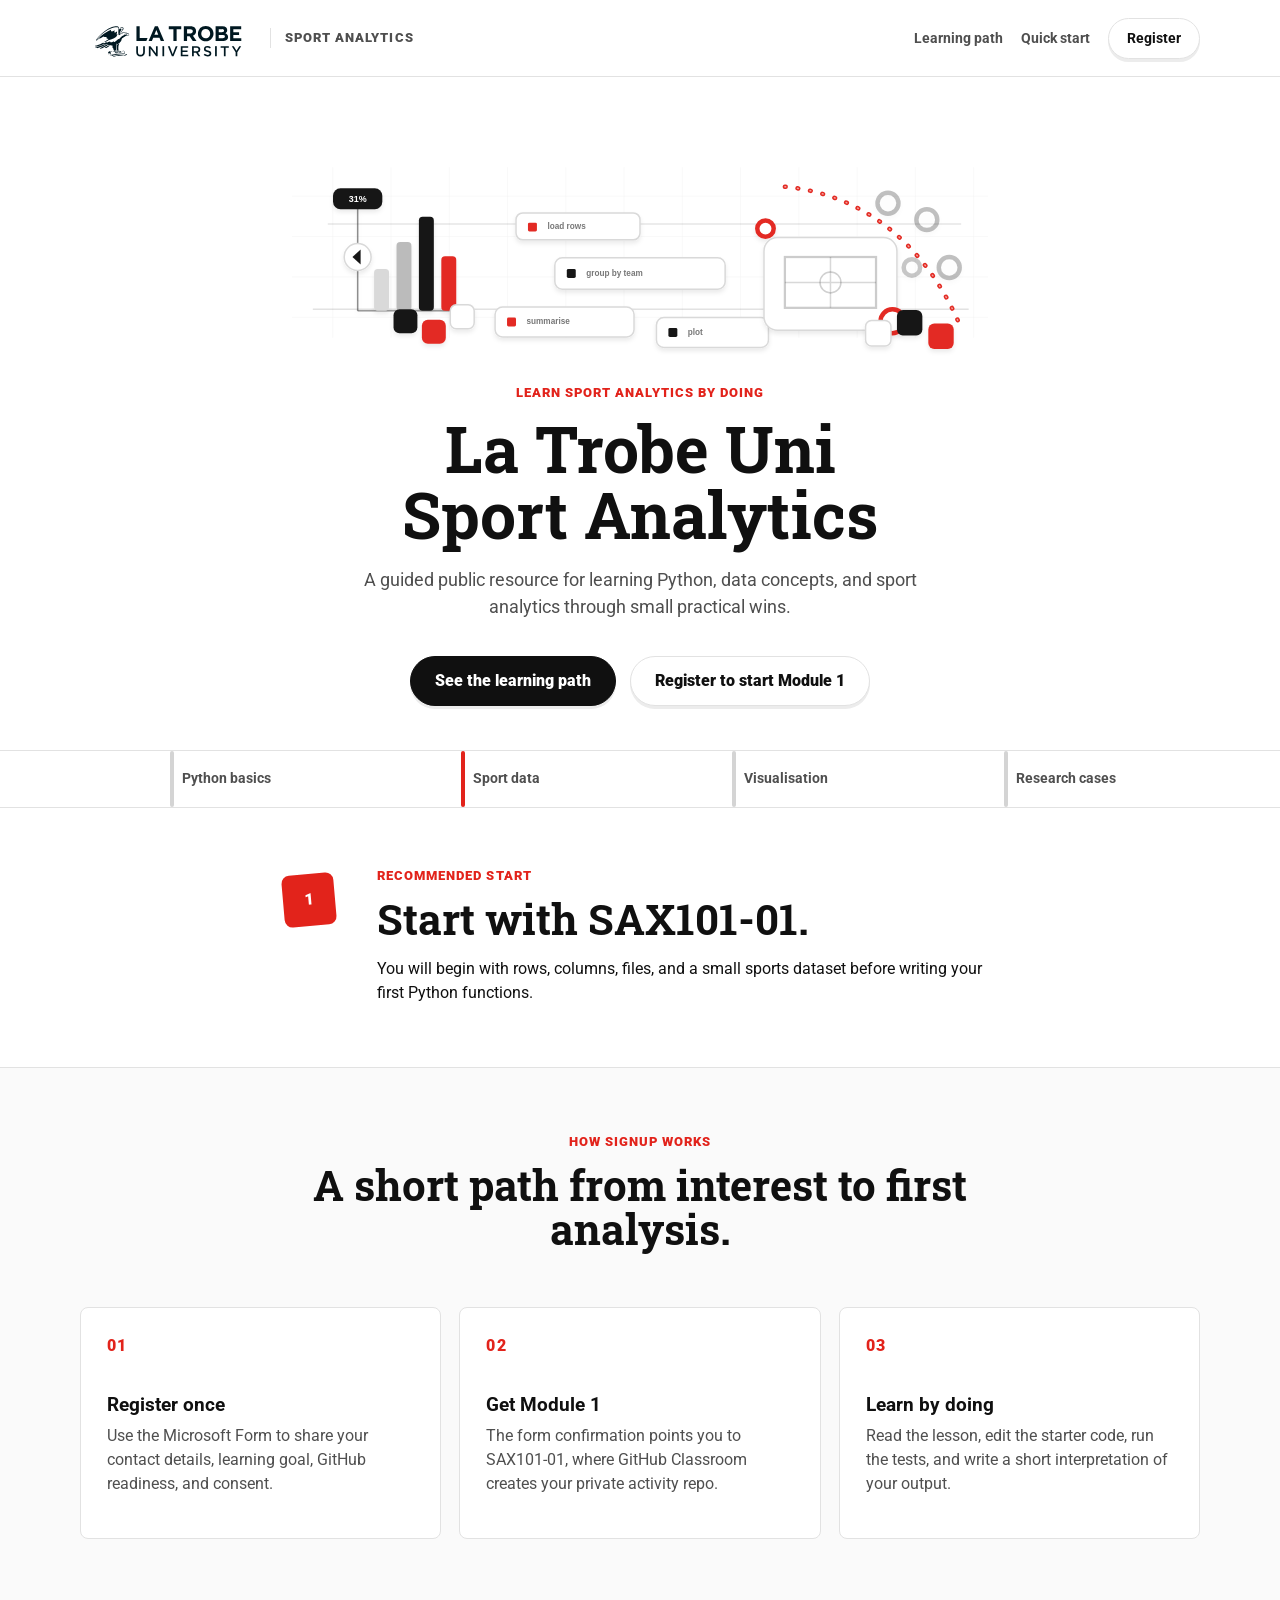
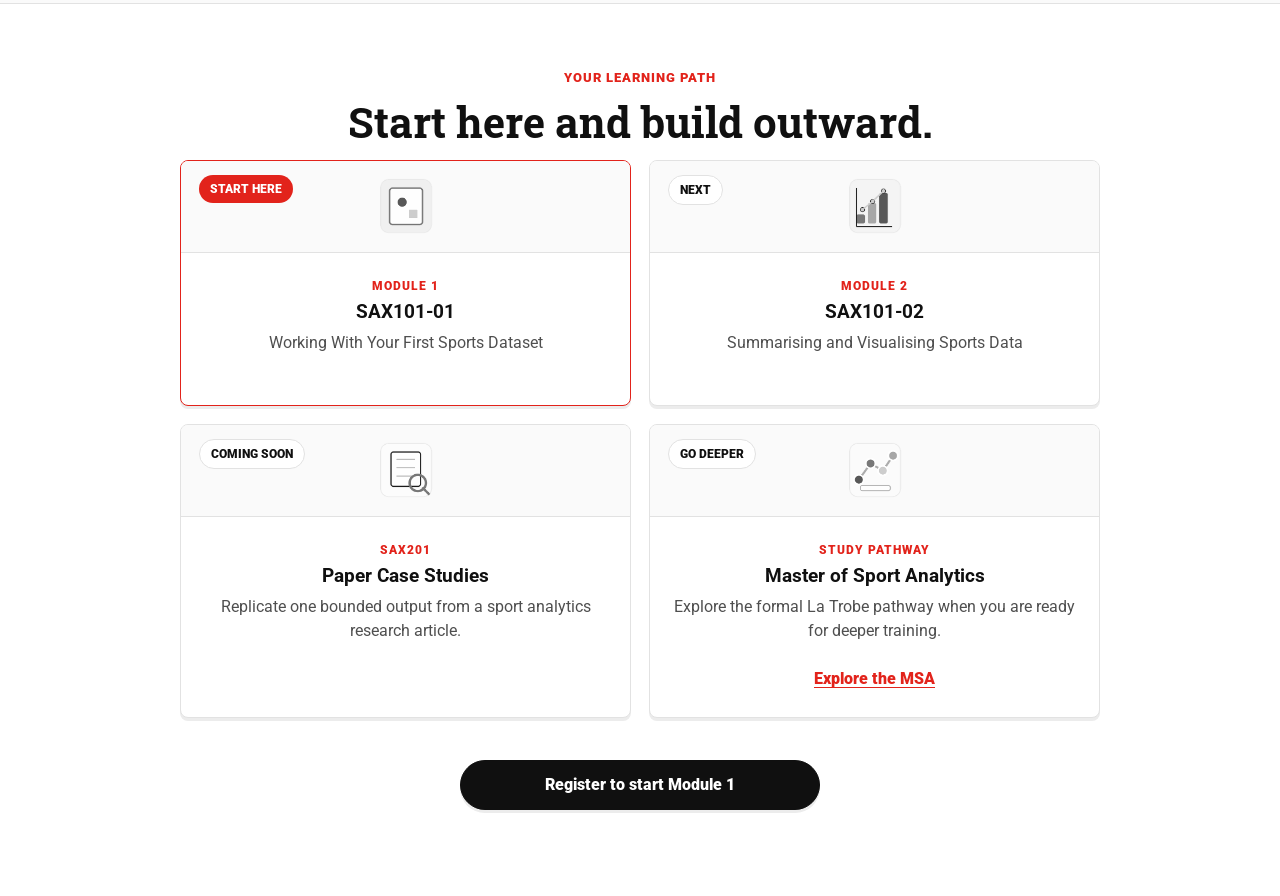
==== commit dd4e2c18: "Improve hero artwork" ====
--- a/docs/index.html
+++ b/docs/index.html
@@ -26,10 +26,10 @@
     <section class="hero-screen" aria-labelledby="hero-title">
       <div class="shell hero-inner">
         <div class="hero-visual" aria-hidden="true">
-          <img src="./assets/hero-sport-data-lab.png" alt="">
+          <img src="./assets/hero-sport-data-lab.svg" alt="">
         </div>
         <p class="hero-kicker">Learn sport analytics by doing</p>
-        <h1 id="hero-title">La Trobe Uni Sport Analytics</h1>
+        <h1 id="hero-title"><span>La Trobe Uni</span><span>Sport Analytics</span></h1>
         <p class="hero-copy">
           A guided public resource for learning Python, data concepts, and sport analytics through small practical wins.
         </p>
--- a/docs/styles.css
+++ b/docs/styles.css
@@ -27,6 +27,7 @@
   background: var(--paper);
   font-family: var(--body-font);
   line-height: 1.5;
+  overflow-x: hidden;
 }
 
 body::selection {
@@ -148,17 +149,16 @@
 }
 
 .hero-visual {
-  width: min(700px, 100%);
-  height: 140px;
-  margin-bottom: 20px;
-  overflow: hidden;
+  width: min(900px, 100%);
+  height: 210px;
+  margin-bottom: 18px;
 }
 
 .hero-visual img {
   width: 100%;
-  opacity: 0.44;
-  filter: grayscale(1) contrast(1.05);
-  transform: translateY(-94px);
+  height: 100%;
+  object-fit: contain;
+  opacity: 0.96;
   pointer-events: none;
 }
 
@@ -187,9 +187,14 @@
 }
 
 h1 {
+  width: min(820px, 100%);
   max-width: 820px;
   margin-bottom: 18px;
   font-size: 64px;
+}
+
+h1 span {
+  display: block;
 }
 
 h2 {
@@ -204,6 +209,7 @@
 }
 
 .hero-copy {
+  width: min(620px, 100%);
   max-width: 620px;
   margin-bottom: 28px;
   color: var(--graphite);
@@ -595,6 +601,7 @@
 
   .brand-lockup {
     align-items: flex-start;
+    width: 100%;
   }
 
   .logo-panel {
@@ -605,16 +612,19 @@
   .program-label {
     margin-top: 12px;
     font-size: 12px;
+    white-space: nowrap;
   }
 
   .site-nav {
     width: 100%;
-    justify-content: space-between;
+    display: grid;
+    grid-template-columns: repeat(3, minmax(0, 1fr));
     gap: 10px;
   }
 
   .site-nav a {
     font-size: 13px;
+    text-align: center;
   }
 
   .hero-screen {
@@ -627,18 +637,16 @@
 
   .hero-visual {
     width: 100%;
-    height: 100px;
-    margin-bottom: 18px;
+    height: 148px;
+    margin-bottom: 16px;
   }
 
   .hero-visual img {
-    width: 650px;
-    max-width: none;
-    transform: translate(-130px, -98px);
+    width: 100%;
   }
 
   h1 {
-    font-size: 38px;
+    font-size: 34px;
   }
 
   h2 {
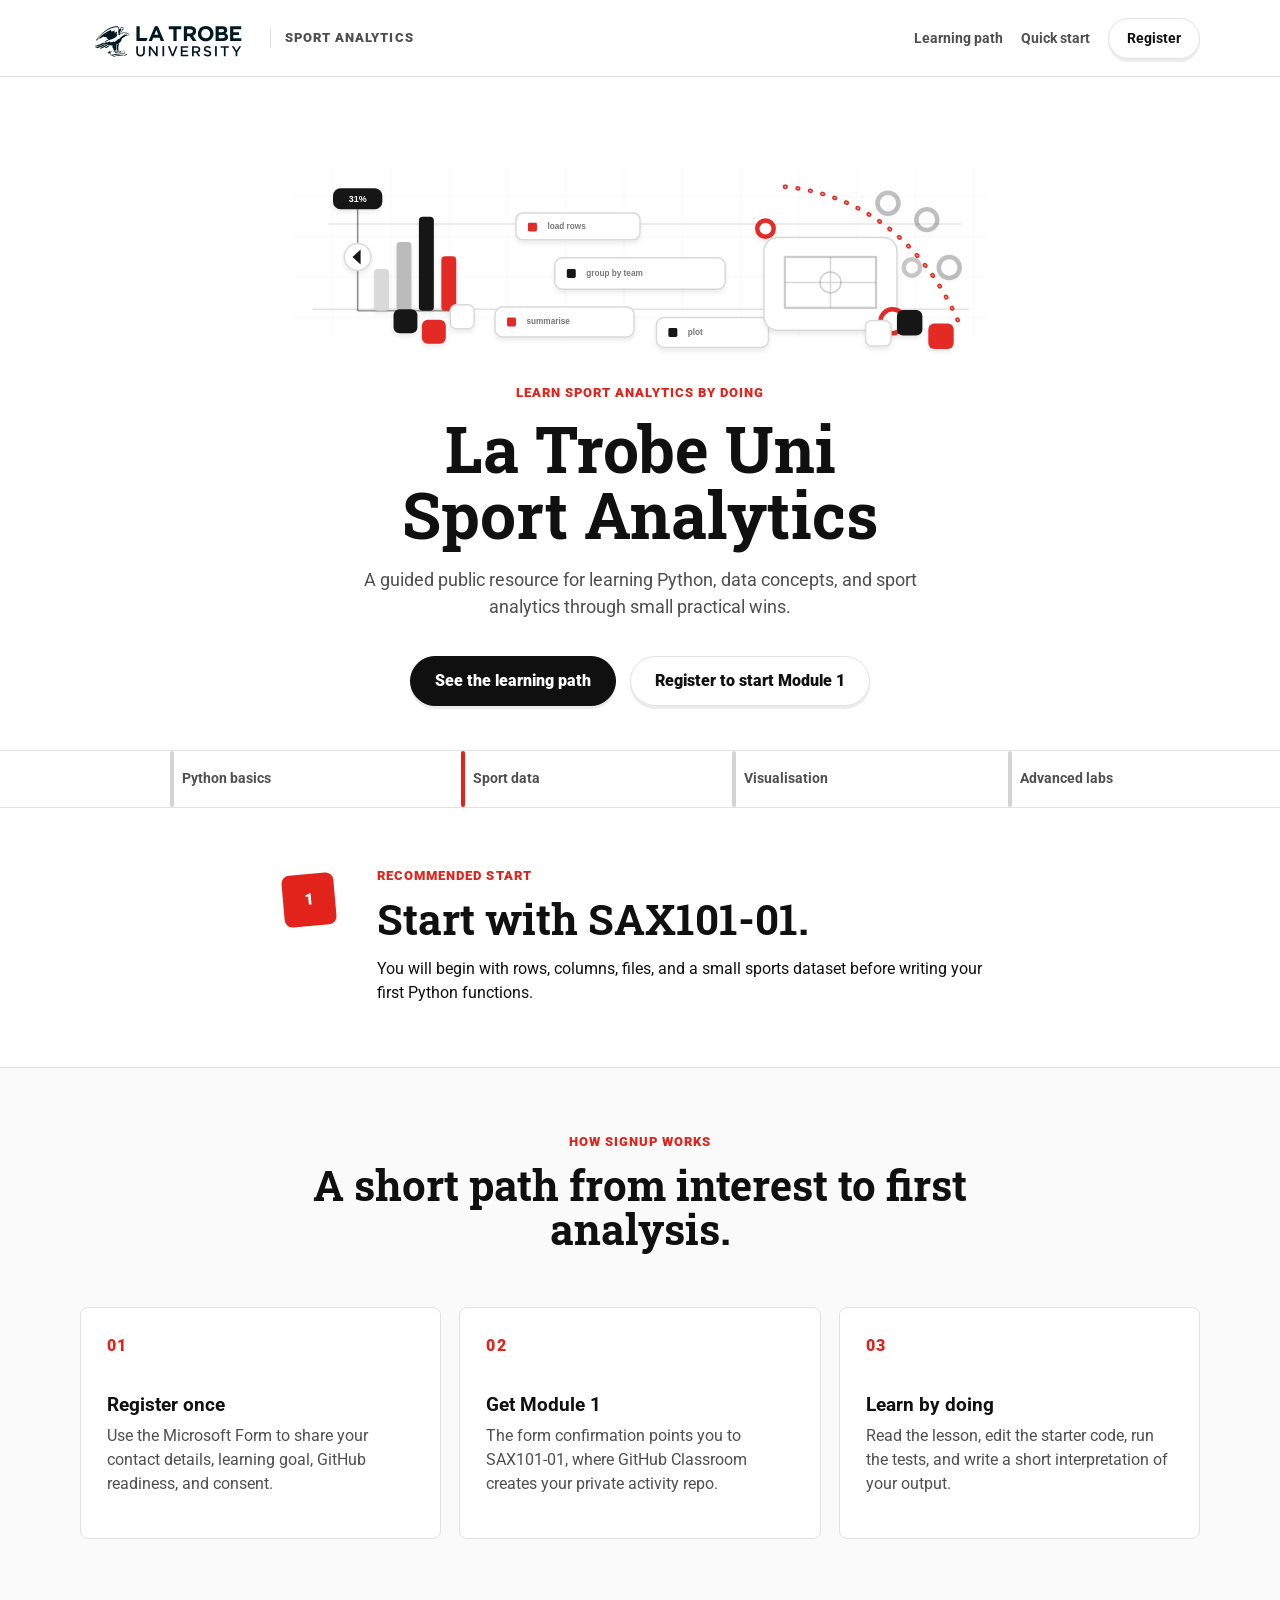
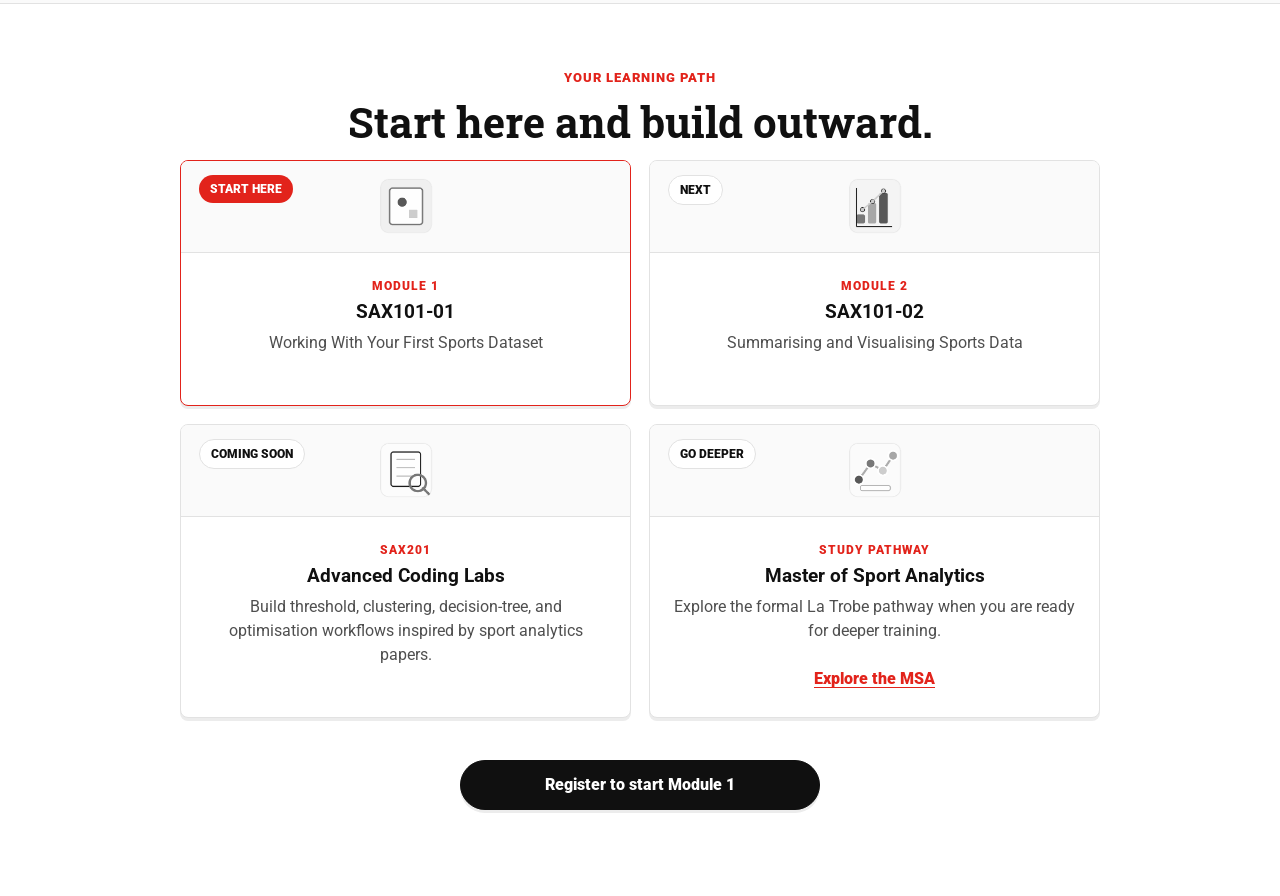
==== commit dd5cbf0d: "Reframe SAX201 as advanced labs" ====
--- a/docs/index.html
+++ b/docs/index.html
@@ -44,7 +44,7 @@
           <span><span class="rail-dot rail-blue"></span>Python basics</span>
           <span><span class="rail-dot rail-red"></span>Sport data</span>
           <span><span class="rail-dot rail-green"></span>Visualisation</span>
-          <span><span class="rail-dot rail-yellow"></span>Research cases</span>
+          <span><span class="rail-dot rail-yellow"></span>Advanced labs</span>
         </div>
       </div>
     </section>
@@ -121,8 +121,8 @@
             <div class="path-card-media"><img src="./assets/icon-case-study.png" alt="" aria-hidden="true"></div>
             <div class="path-card-body">
               <p class="path-meta">SAX201</p>
-              <h3>Paper Case Studies</h3>
-              <p>Replicate one bounded output from a sport analytics research article.</p>
+              <h3>Advanced Coding Labs</h3>
+              <p>Build threshold, clustering, decision-tree, and optimisation workflows inspired by sport analytics papers.</p>
             </div>
           </article>
 
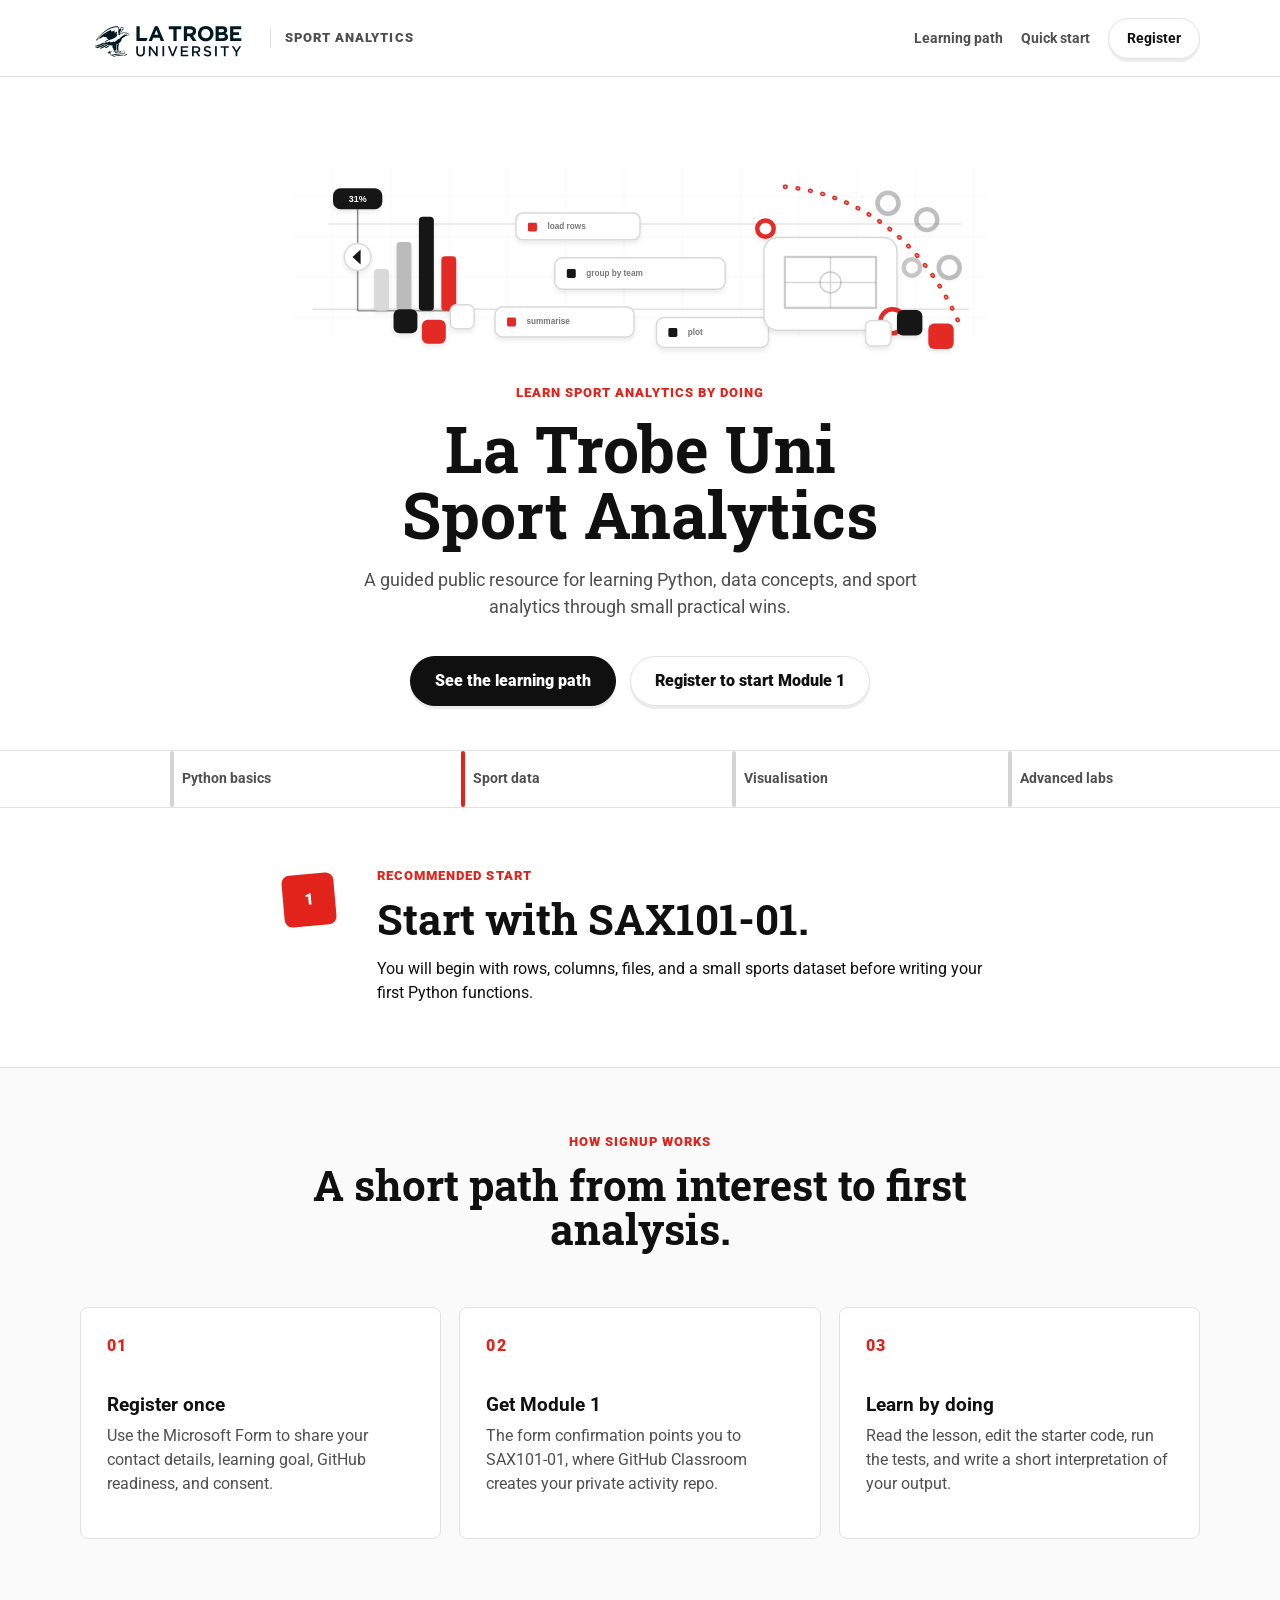
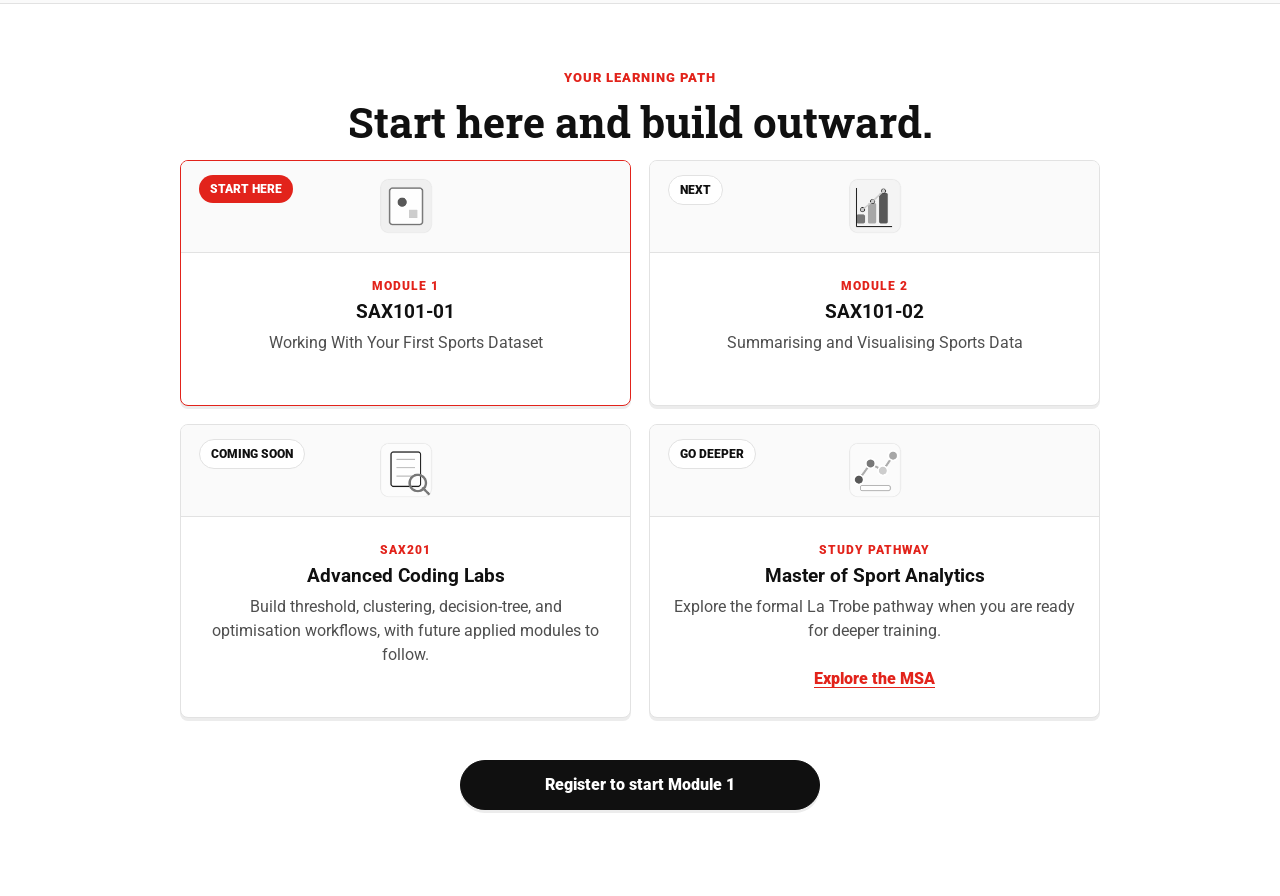
==== commit 88ea23e7: "Mention future applied modules" ====
--- a/docs/index.html
+++ b/docs/index.html
@@ -122,7 +122,7 @@
             <div class="path-card-body">
               <p class="path-meta">SAX201</p>
               <h3>Advanced Coding Labs</h3>
-              <p>Build threshold, clustering, decision-tree, and optimisation workflows inspired by sport analytics papers.</p>
+              <p>Build threshold, clustering, decision-tree, and optimisation workflows, with future applied modules to follow.</p>
             </div>
           </article>
 
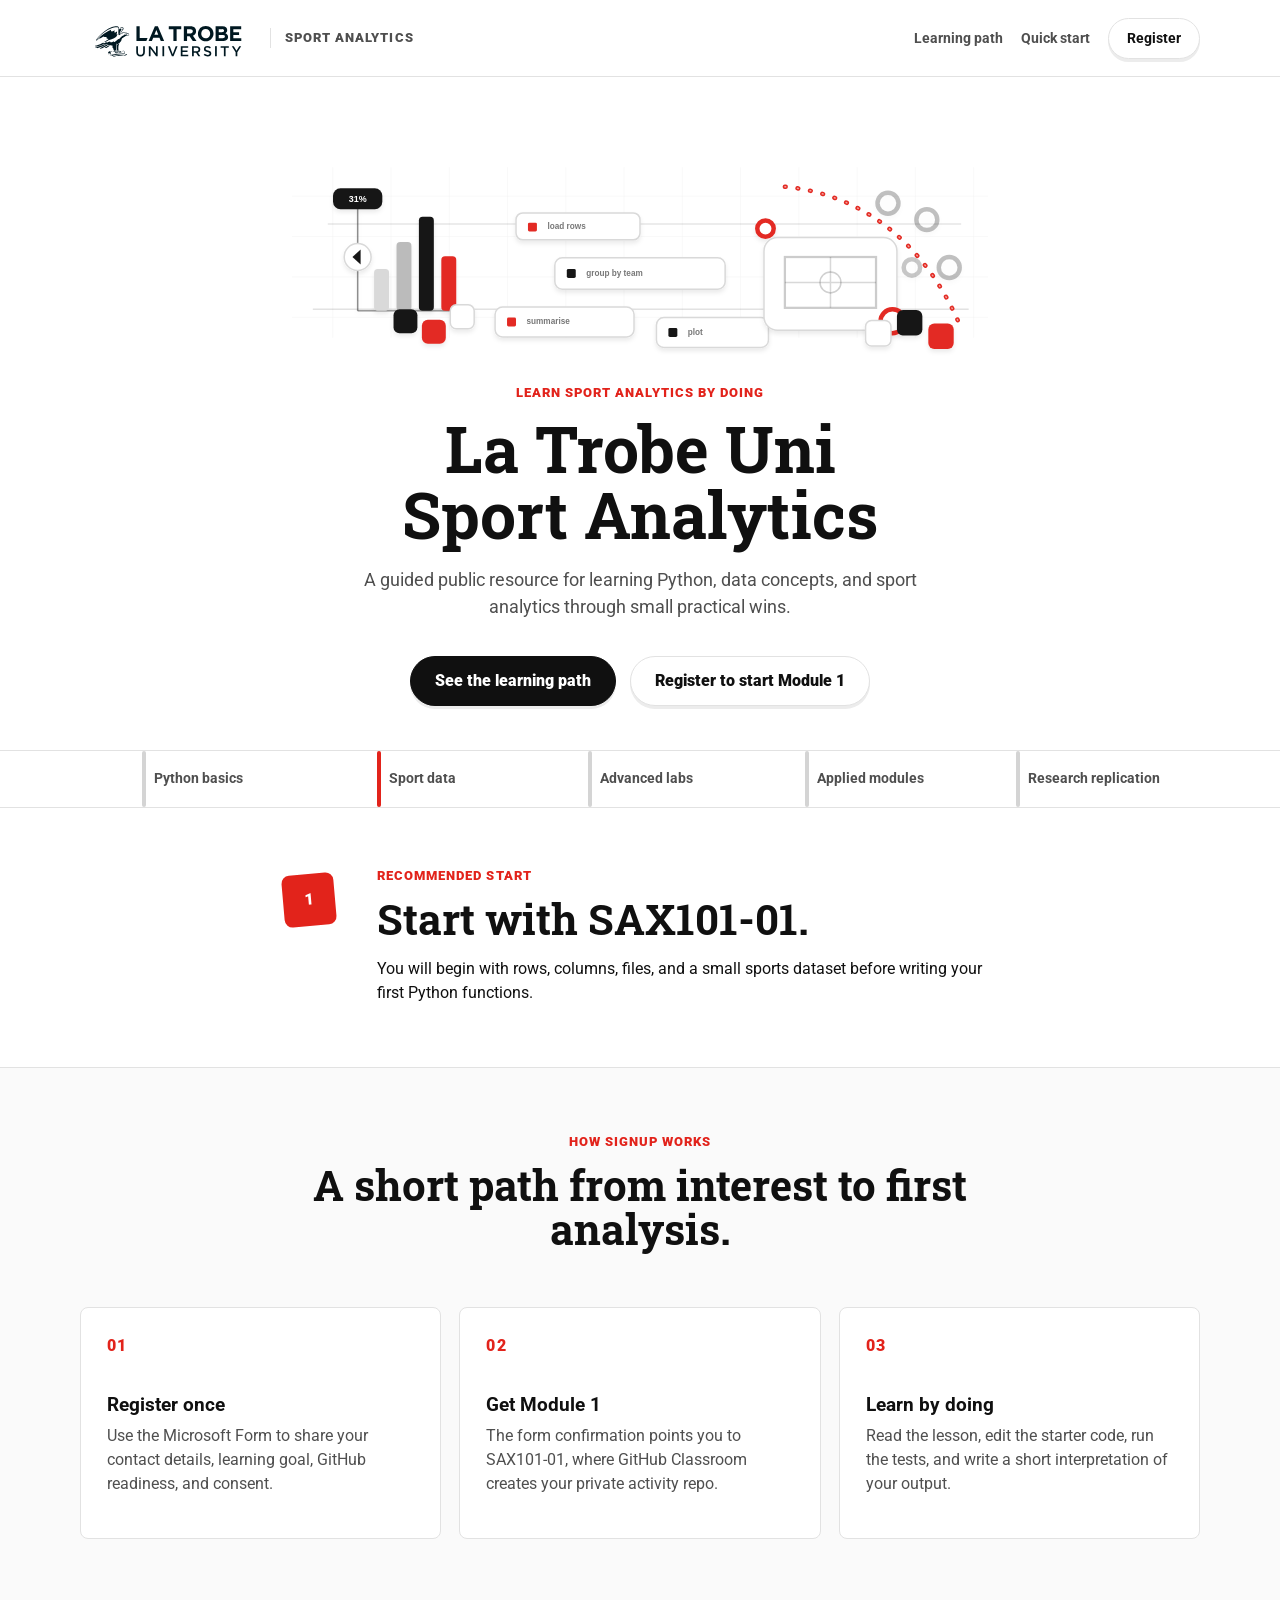
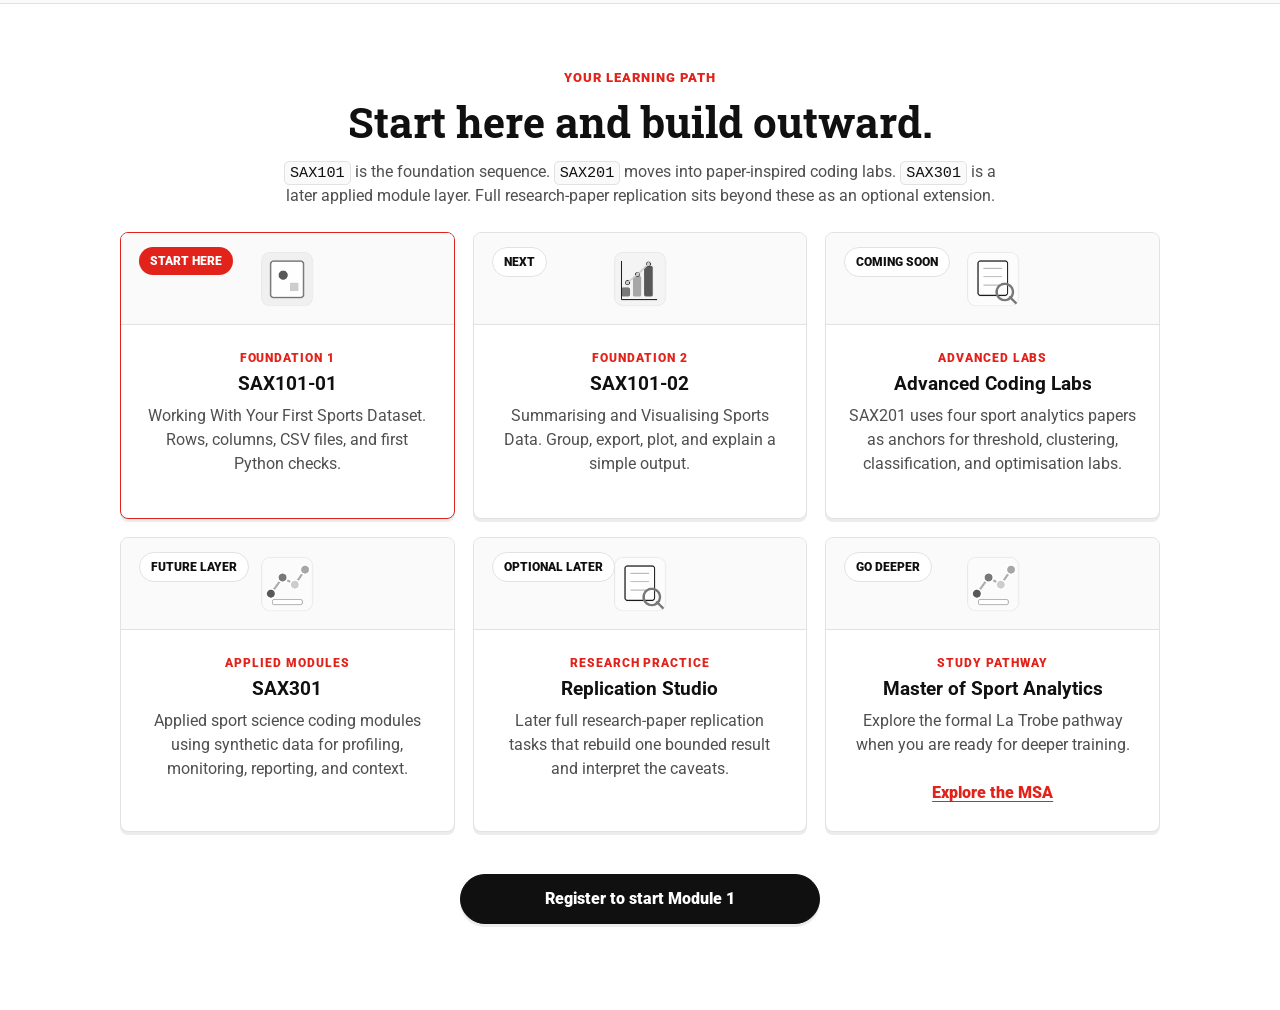
==== commit 432456fb: "Clarify learning path stages" ====
--- a/docs/index.html
+++ b/docs/index.html
@@ -43,8 +43,9 @@
         <div class="topic-rail shell" aria-label="Course themes">
           <span><span class="rail-dot rail-blue"></span>Python basics</span>
           <span><span class="rail-dot rail-red"></span>Sport data</span>
-          <span><span class="rail-dot rail-green"></span>Visualisation</span>
-          <span><span class="rail-dot rail-yellow"></span>Advanced labs</span>
+          <span><span class="rail-dot rail-green"></span>Advanced labs</span>
+          <span><span class="rail-dot rail-yellow"></span>Applied modules</span>
+          <span><span class="rail-dot rail-dark"></span>Research replication</span>
         </div>
       </div>
     </section>
@@ -93,6 +94,11 @@
         <div class="section-heading">
           <p class="section-label">Your learning path</p>
           <h2 id="path-title">Start here and build outward.</h2>
+          <p class="section-intro">
+            <code>SAX101</code> is the foundation sequence. <code>SAX201</code> moves into paper-inspired coding labs.
+            <code>SAX301</code> is a later applied module layer. Full research-paper replication sits beyond
+            these as an optional extension.
+          </p>
         </div>
 
         <div class="path-grid" aria-label="La Trobe Uni Sport Analytics learning path">
@@ -100,9 +106,9 @@
             <span class="pick-badge">Start here</span>
             <div class="path-card-media"><img src="./assets/icon-dataset.png" alt="" aria-hidden="true"></div>
             <div class="path-card-body">
-              <p class="path-meta">Module 1</p>
+              <p class="path-meta">Foundation 1</p>
               <h3>SAX101-01</h3>
-              <p>Working With Your First Sports Dataset</p>
+              <p>Working With Your First Sports Dataset. Rows, columns, CSV files, and first Python checks.</p>
             </div>
           </article>
 
@@ -110,9 +116,9 @@
             <span class="pick-badge muted">Next</span>
             <div class="path-card-media"><img src="./assets/icon-visualisation.png" alt="" aria-hidden="true"></div>
             <div class="path-card-body">
-              <p class="path-meta">Module 2</p>
+              <p class="path-meta">Foundation 2</p>
               <h3>SAX101-02</h3>
-              <p>Summarising and Visualising Sports Data</p>
+              <p>Summarising and Visualising Sports Data. Group, export, plot, and explain a simple output.</p>
             </div>
           </article>
 
@@ -120,9 +126,29 @@
             <span class="pick-badge muted">Coming soon</span>
             <div class="path-card-media"><img src="./assets/icon-case-study.png" alt="" aria-hidden="true"></div>
             <div class="path-card-body">
-              <p class="path-meta">SAX201</p>
+              <p class="path-meta">Advanced labs</p>
               <h3>Advanced Coding Labs</h3>
-              <p>Build threshold, clustering, decision-tree, and optimisation workflows, with future applied modules to follow.</p>
+              <p>SAX201 uses four sport analytics papers as anchors for threshold, clustering, classification, and optimisation labs.</p>
+            </div>
+          </article>
+
+          <article class="path-card">
+            <span class="pick-badge muted">Future layer</span>
+            <div class="path-card-media"><img src="./assets/icon-pathway.png" alt="" aria-hidden="true"></div>
+            <div class="path-card-body">
+              <p class="path-meta">Applied modules</p>
+              <h3>SAX301</h3>
+              <p>Applied sport science coding modules using synthetic data for profiling, monitoring, reporting, and context.</p>
+            </div>
+          </article>
+
+          <article class="path-card">
+            <span class="pick-badge muted">Optional later</span>
+            <div class="path-card-media"><img src="./assets/icon-case-study.png" alt="" aria-hidden="true"></div>
+            <div class="path-card-body">
+              <p class="path-meta">Research practice</p>
+              <h3>Replication Studio</h3>
+              <p>Later full research-paper replication tasks that rebuild one bounded result and interpret the caveats.</p>
             </div>
           </article>
 
--- a/docs/styles.css
+++ b/docs/styles.css
@@ -263,7 +263,7 @@
 
 .topic-rail {
   display: grid;
-  grid-template-columns: repeat(4, minmax(0, 1fr));
+  grid-template-columns: repeat(5, minmax(0, 1fr));
 }
 
 .topic-rail span {
@@ -286,7 +286,8 @@
 
 .rail-blue,
 .rail-green,
-.rail-yellow {
+.rail-yellow,
+.rail-dark {
   background: var(--ink);
   opacity: 0.18;
 }
@@ -338,6 +339,13 @@
   text-align: center;
 }
 
+.section-intro {
+  max-width: 780px;
+  margin: 0 auto 24px;
+  color: var(--graphite);
+  font-size: 16px;
+}
+
 .story-steps {
   display: grid;
   gap: 18px;
@@ -368,9 +376,9 @@
 .path-grid {
   display: grid;
   gap: 18px;
-  grid-template-columns: repeat(2, minmax(0, 1fr));
+  grid-template-columns: repeat(3, minmax(0, 1fr));
   align-items: stretch;
-  width: min(920px, 100%);
+  width: min(1040px, 100%);
   margin: 0 auto;
 }
 
@@ -405,7 +413,7 @@
 }
 
 .path-card-body {
-  padding: 24px 24px 26px;
+  padding: 24px 22px 26px;
 }
 
 .pick-badge {
@@ -582,8 +590,11 @@
   }
 
   .story-steps,
-  .path-grid,
   .checklist-grid {
+    grid-template-columns: repeat(2, minmax(0, 1fr));
+  }
+
+  .path-grid {
     grid-template-columns: repeat(2, minmax(0, 1fr));
   }
 
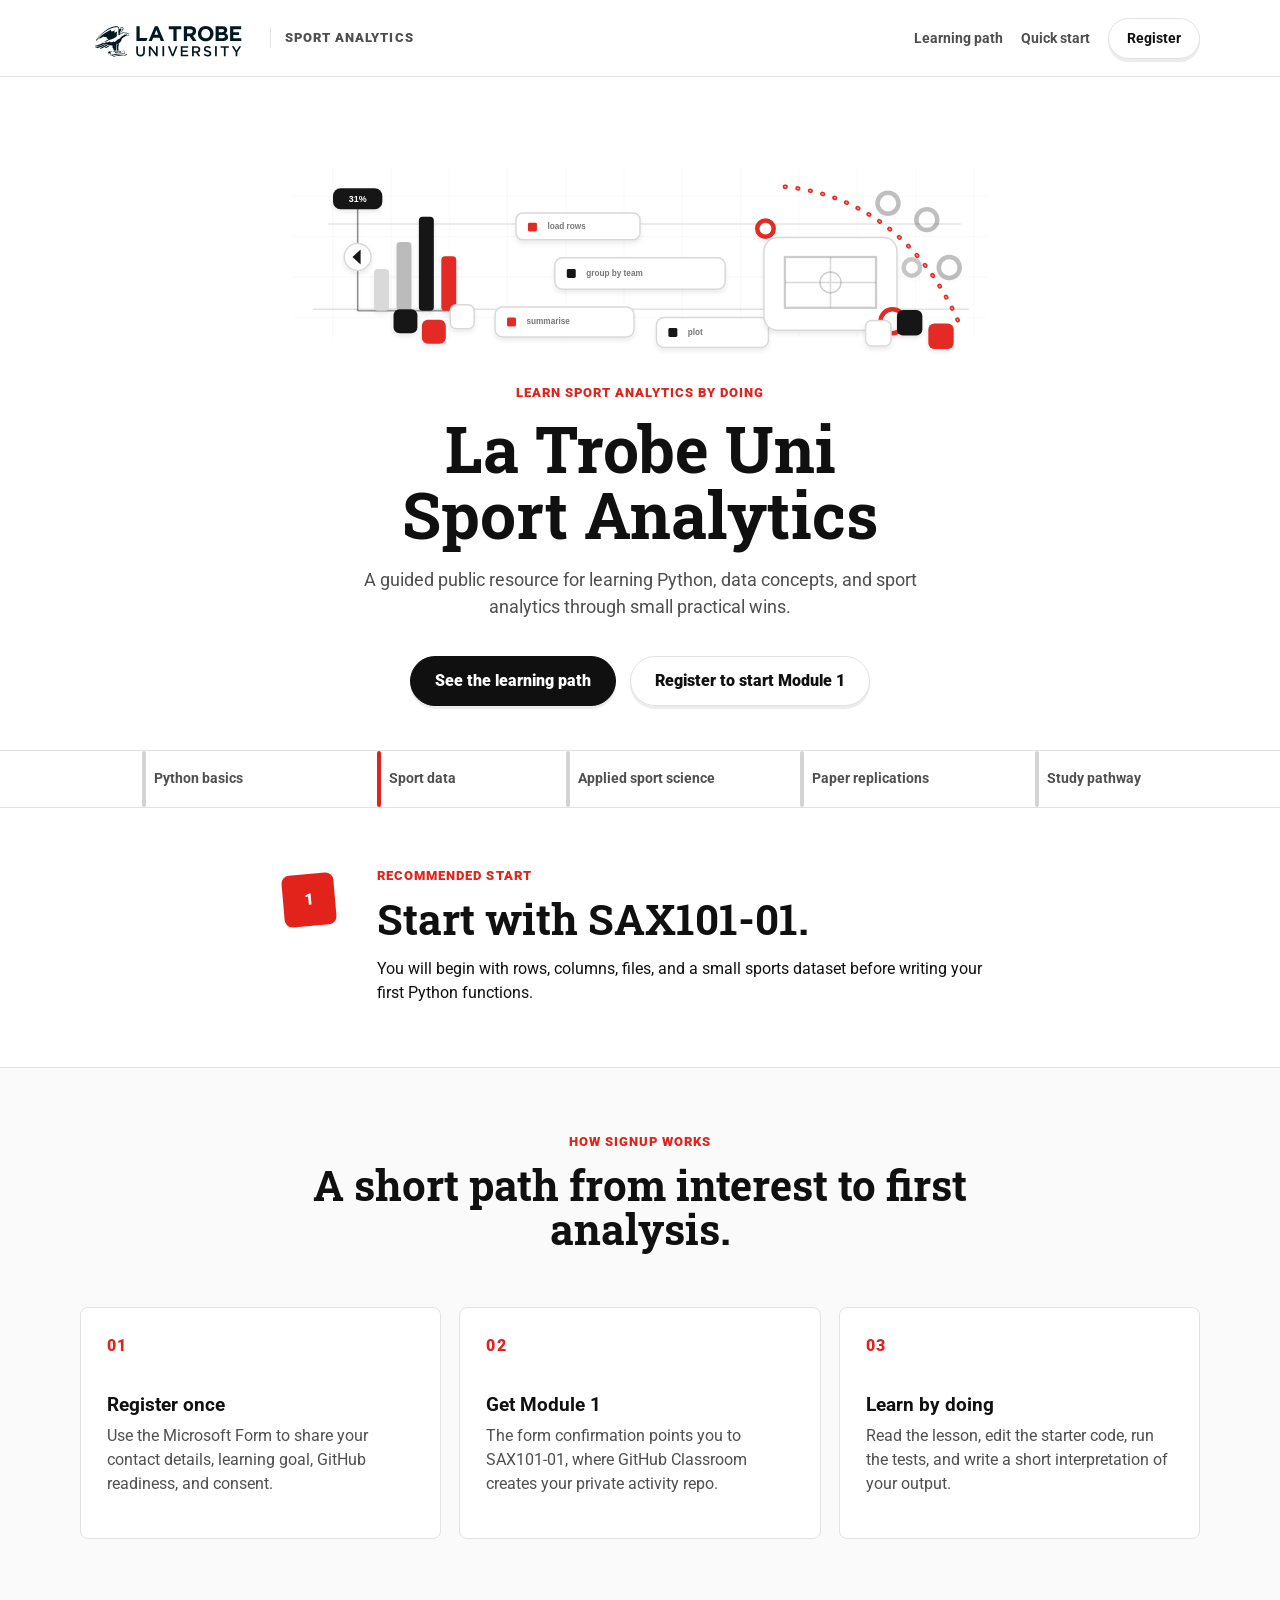
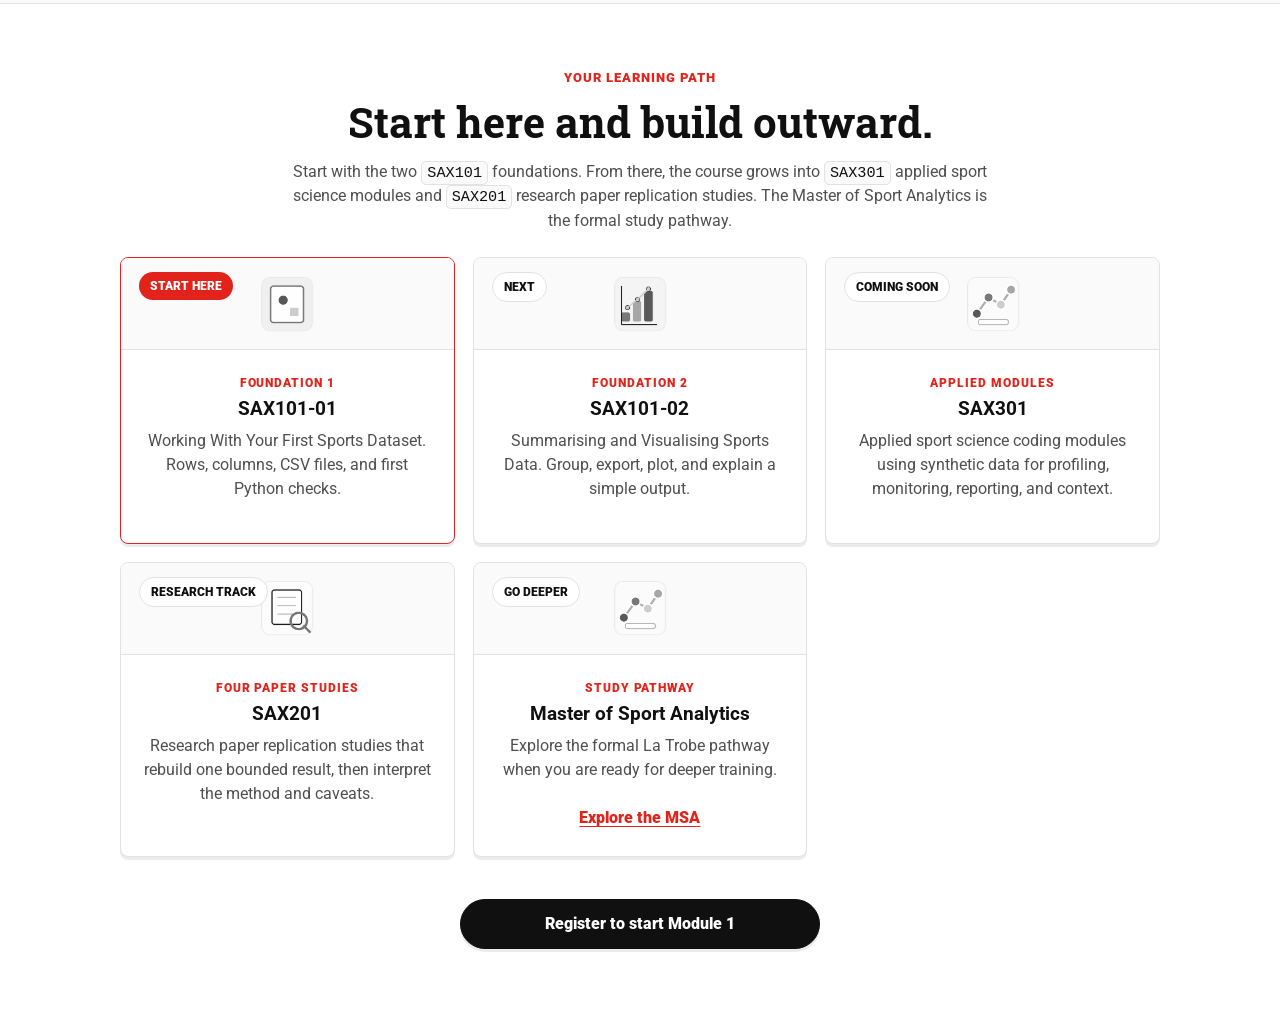
==== commit 76ea8a4f: "Clarify public course tracks" ====
--- a/docs/index.html
+++ b/docs/index.html
@@ -43,9 +43,9 @@
         <div class="topic-rail shell" aria-label="Course themes">
           <span><span class="rail-dot rail-blue"></span>Python basics</span>
           <span><span class="rail-dot rail-red"></span>Sport data</span>
-          <span><span class="rail-dot rail-green"></span>Advanced labs</span>
-          <span><span class="rail-dot rail-yellow"></span>Applied modules</span>
-          <span><span class="rail-dot rail-dark"></span>Research replication</span>
+          <span><span class="rail-dot rail-green"></span>Applied sport science</span>
+          <span><span class="rail-dot rail-yellow"></span>Paper replications</span>
+          <span><span class="rail-dot rail-dark"></span>Study pathway</span>
         </div>
       </div>
     </section>
@@ -95,9 +95,9 @@
           <p class="section-label">Your learning path</p>
           <h2 id="path-title">Start here and build outward.</h2>
           <p class="section-intro">
-            <code>SAX101</code> is the foundation sequence. <code>SAX201</code> moves into paper-inspired coding labs.
-            <code>SAX301</code> is a later applied module layer. Full research-paper replication sits beyond
-            these as an optional extension.
+            Start with the two <code>SAX101</code> foundations. From there, the course grows into
+            <code>SAX301</code> applied sport science modules and <code>SAX201</code> research paper
+            replication studies. The Master of Sport Analytics is the formal study pathway.
           </p>
         </div>
 
@@ -124,16 +124,6 @@
 
           <article class="path-card">
             <span class="pick-badge muted">Coming soon</span>
-            <div class="path-card-media"><img src="./assets/icon-case-study.png" alt="" aria-hidden="true"></div>
-            <div class="path-card-body">
-              <p class="path-meta">Advanced labs</p>
-              <h3>Advanced Coding Labs</h3>
-              <p>SAX201 uses four sport analytics papers as anchors for threshold, clustering, classification, and optimisation labs.</p>
-            </div>
-          </article>
-
-          <article class="path-card">
-            <span class="pick-badge muted">Future layer</span>
             <div class="path-card-media"><img src="./assets/icon-pathway.png" alt="" aria-hidden="true"></div>
             <div class="path-card-body">
               <p class="path-meta">Applied modules</p>
@@ -143,12 +133,12 @@
           </article>
 
           <article class="path-card">
-            <span class="pick-badge muted">Optional later</span>
+            <span class="pick-badge muted">Research track</span>
             <div class="path-card-media"><img src="./assets/icon-case-study.png" alt="" aria-hidden="true"></div>
             <div class="path-card-body">
-              <p class="path-meta">Research practice</p>
-              <h3>Replication Studio</h3>
-              <p>Later full research-paper replication tasks that rebuild one bounded result and interpret the caveats.</p>
+              <p class="path-meta">Four paper studies</p>
+              <h3>SAX201</h3>
+              <p>Research paper replication studies that rebuild one bounded result, then interpret the method and caveats.</p>
             </div>
           </article>
 
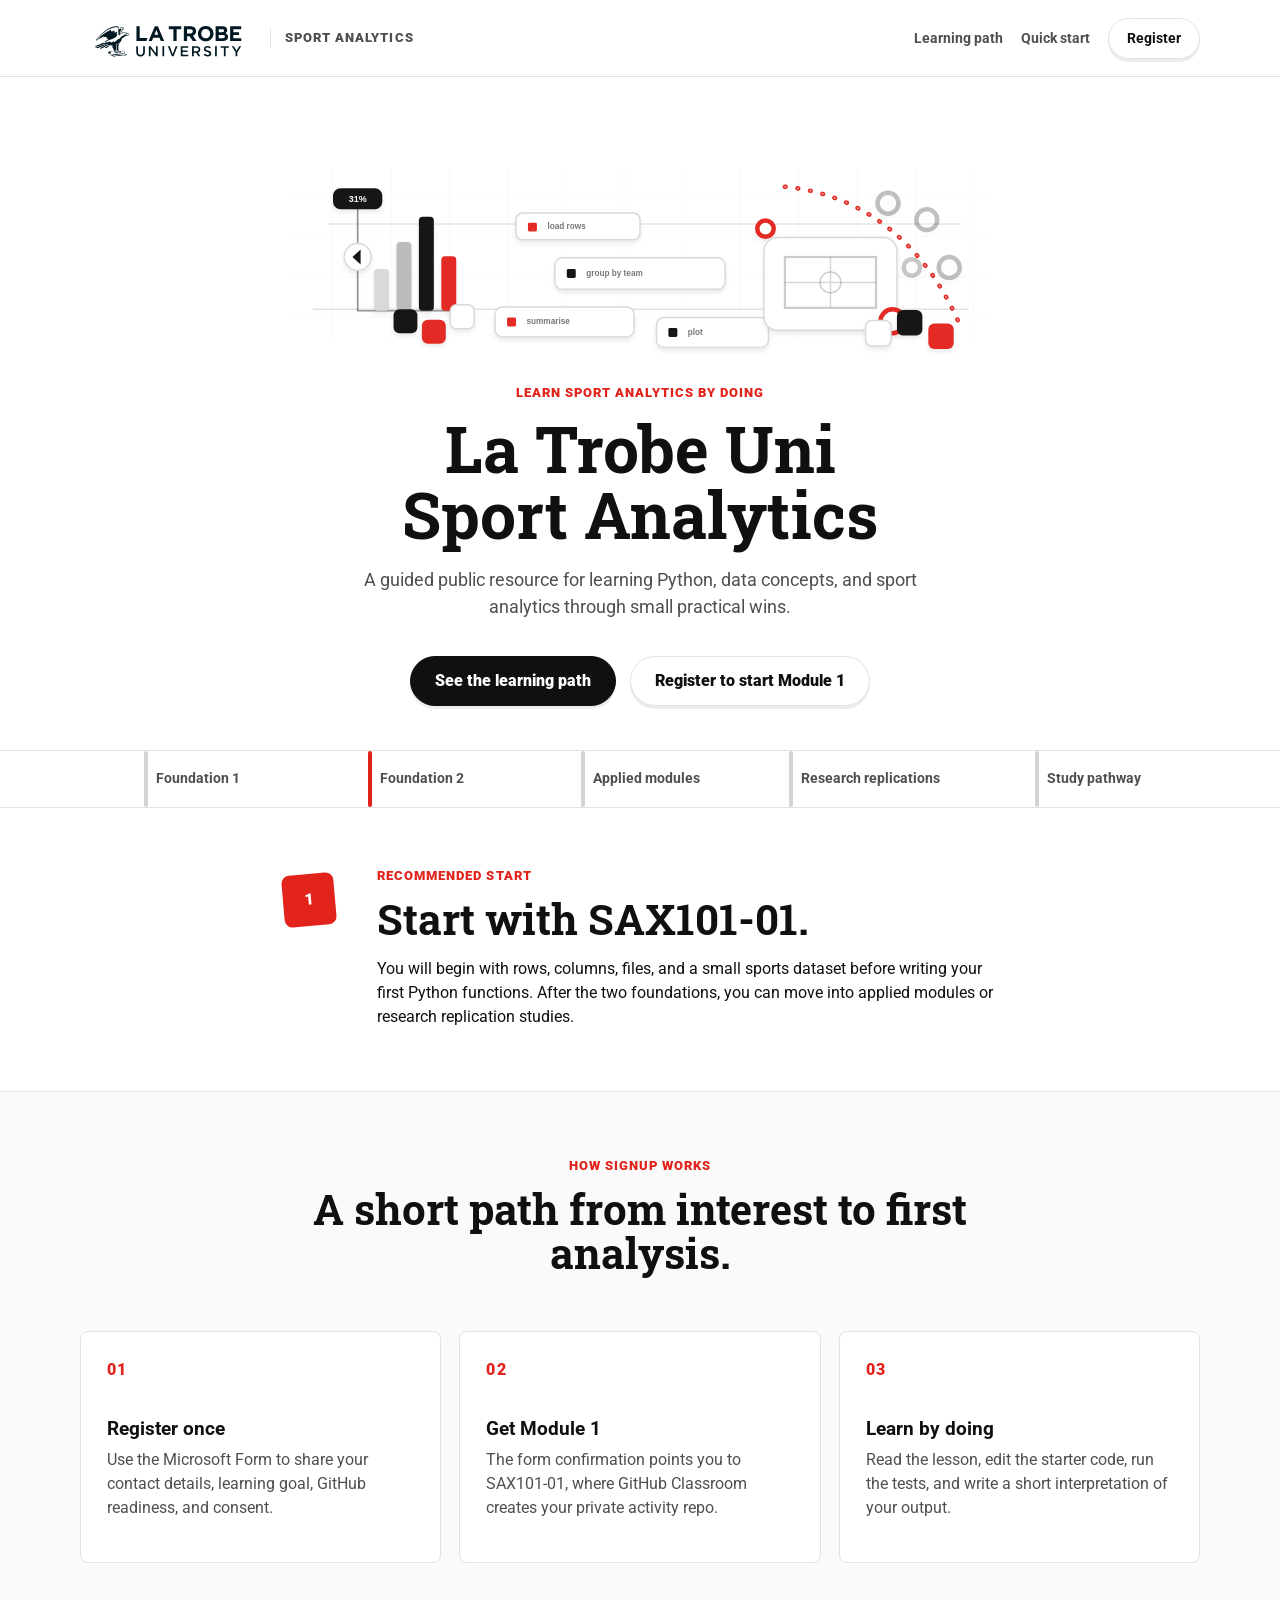
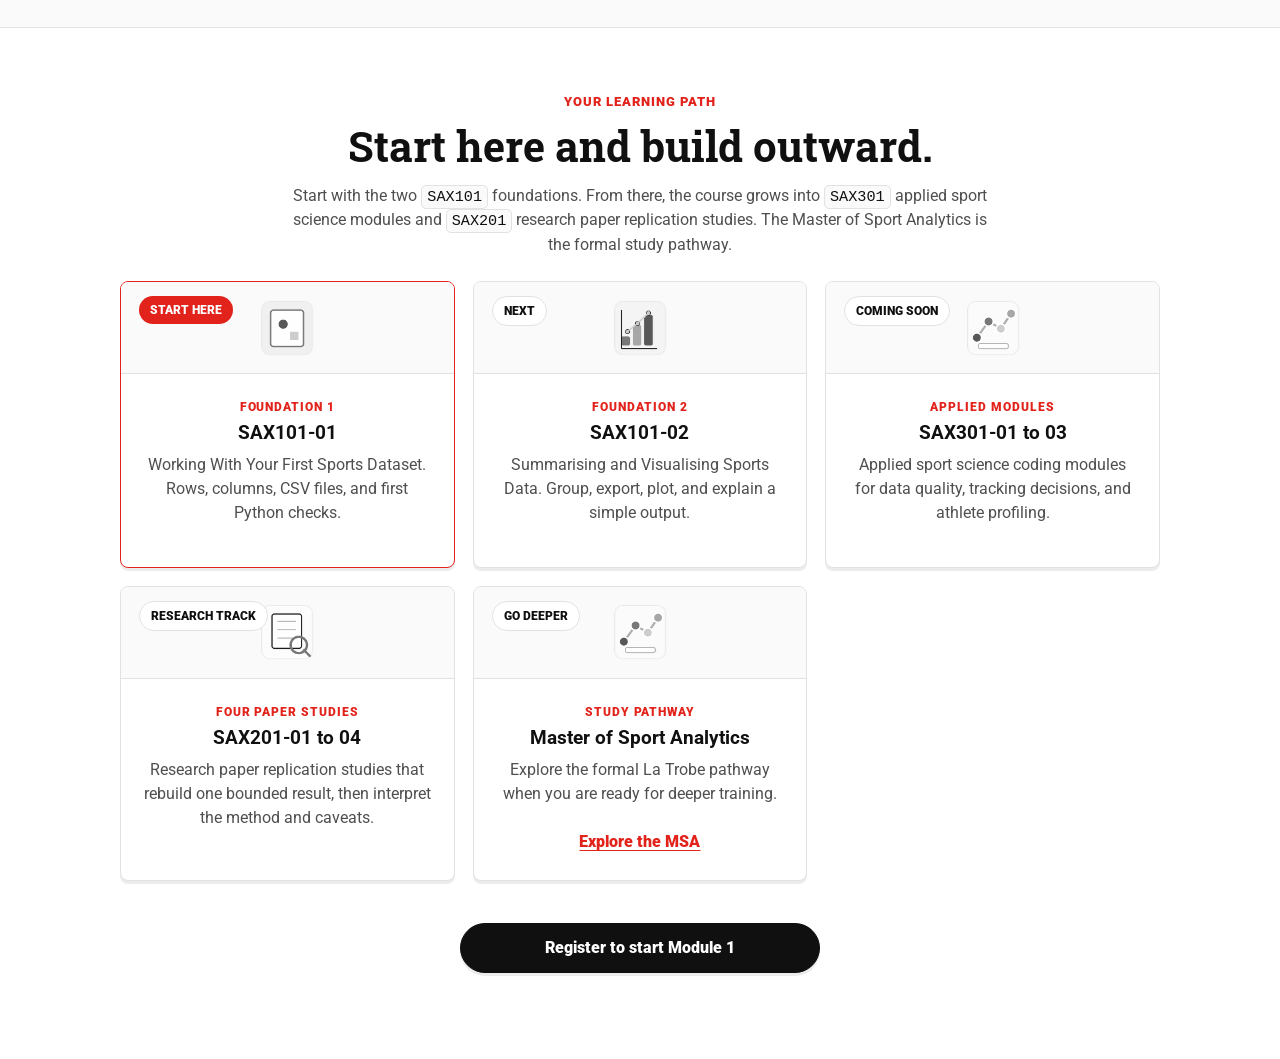
==== commit ff54c5b9: "Clarify V1 learning path" ====
--- a/docs/index.html
+++ b/docs/index.html
@@ -41,10 +41,10 @@
       </div>
       <div class="topic-rail-wrap">
         <div class="topic-rail shell" aria-label="Course themes">
-          <span><span class="rail-dot rail-blue"></span>Python basics</span>
-          <span><span class="rail-dot rail-red"></span>Sport data</span>
-          <span><span class="rail-dot rail-green"></span>Applied sport science</span>
-          <span><span class="rail-dot rail-yellow"></span>Paper replications</span>
+          <span><span class="rail-dot rail-blue"></span>Foundation 1</span>
+          <span><span class="rail-dot rail-red"></span>Foundation 2</span>
+          <span><span class="rail-dot rail-green"></span>Applied modules</span>
+          <span><span class="rail-dot rail-yellow"></span>Research replications</span>
           <span><span class="rail-dot rail-dark"></span>Study pathway</span>
         </div>
       </div>
@@ -57,7 +57,7 @@
           <p class="section-label">Recommended start</p>
           <h2 id="recommendation-title">Start with SAX101-01.</h2>
           <p>
-            You will begin with rows, columns, files, and a small sports dataset before writing your first Python functions.
+            You will begin with rows, columns, files, and a small sports dataset before writing your first Python functions. After the two foundations, you can move into applied modules or research replication studies.
           </p>
         </div>
       </div>
@@ -127,8 +127,8 @@
             <div class="path-card-media"><img src="./assets/icon-pathway.png" alt="" aria-hidden="true"></div>
             <div class="path-card-body">
               <p class="path-meta">Applied modules</p>
-              <h3>SAX301</h3>
-              <p>Applied sport science coding modules using synthetic data for profiling, monitoring, reporting, and context.</p>
+              <h3>SAX301-01 to 03</h3>
+              <p>Applied sport science coding modules for data quality, tracking decisions, and athlete profiling.</p>
             </div>
           </article>
 
@@ -137,7 +137,7 @@
             <div class="path-card-media"><img src="./assets/icon-case-study.png" alt="" aria-hidden="true"></div>
             <div class="path-card-body">
               <p class="path-meta">Four paper studies</p>
-              <h3>SAX201</h3>
+              <h3>SAX201-01 to 04</h3>
               <p>Research paper replication studies that rebuild one bounded result, then interpret the method and caveats.</p>
             </div>
           </article>
